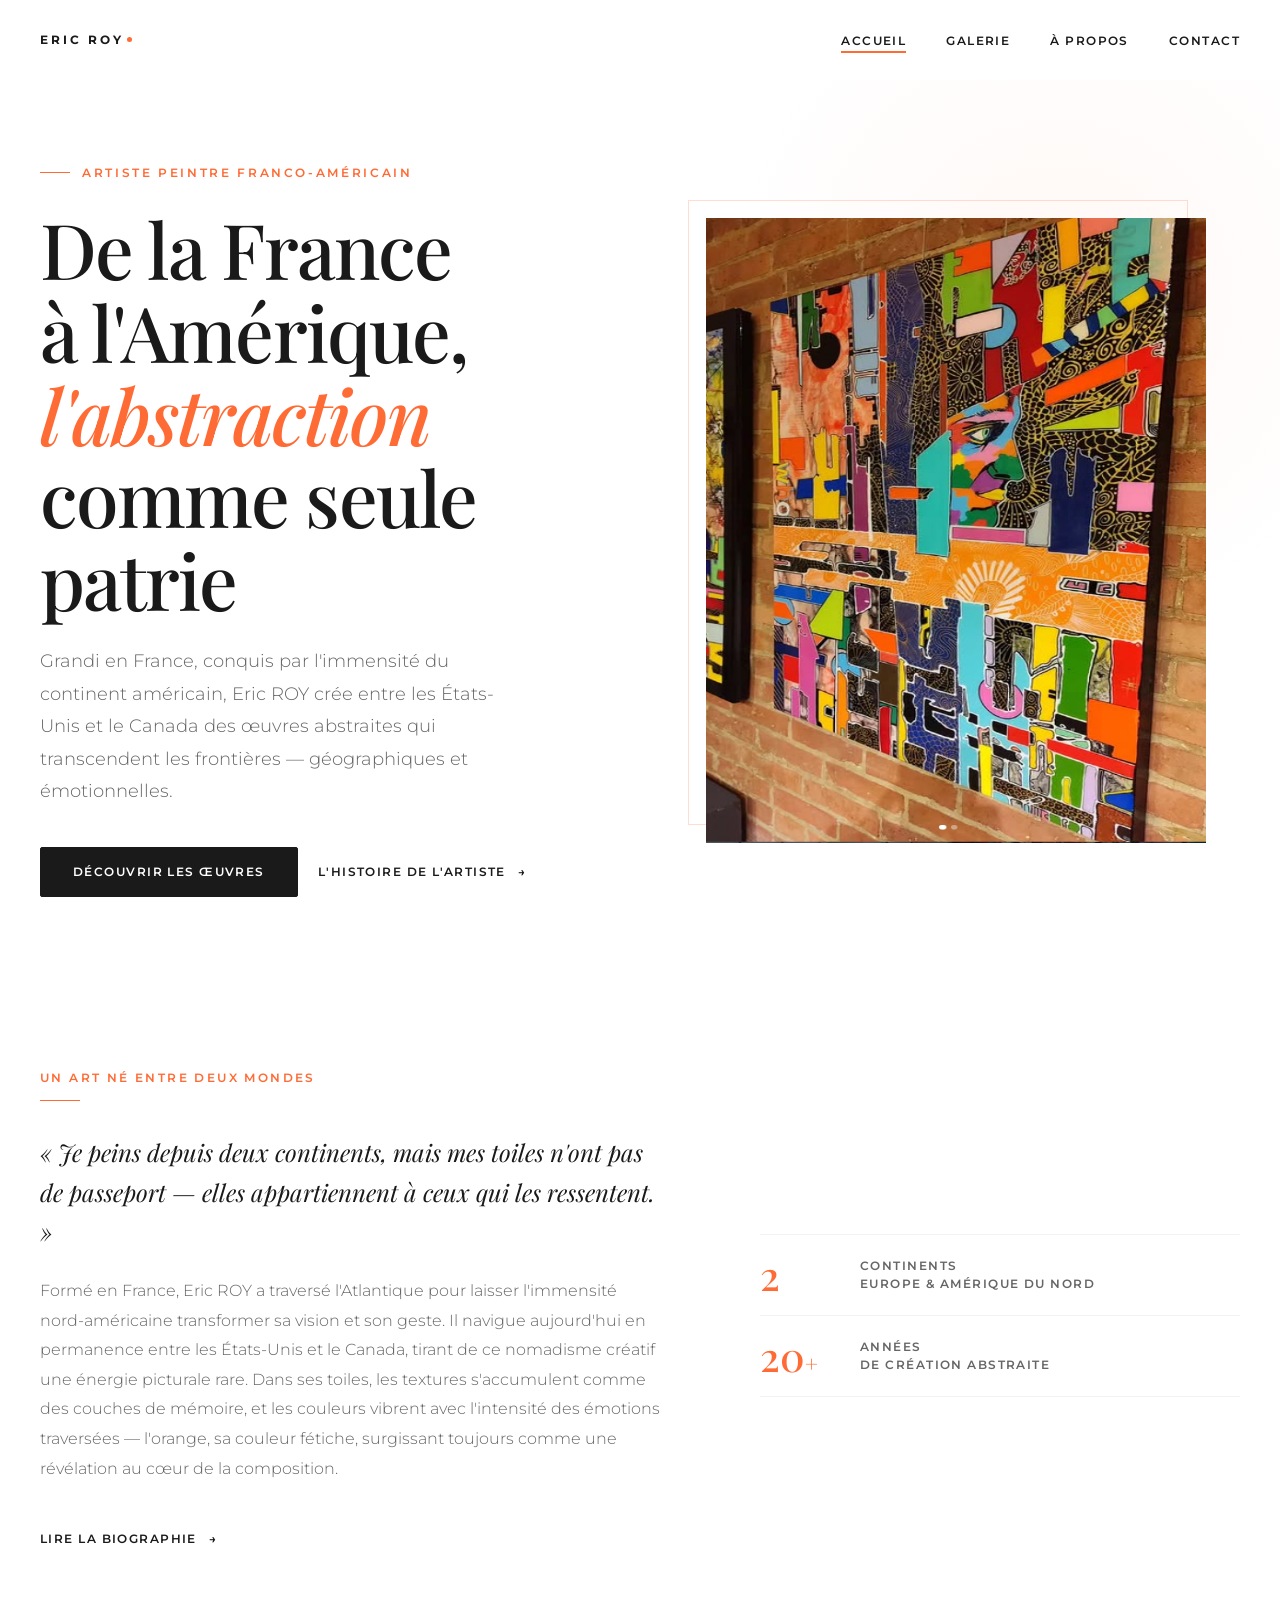
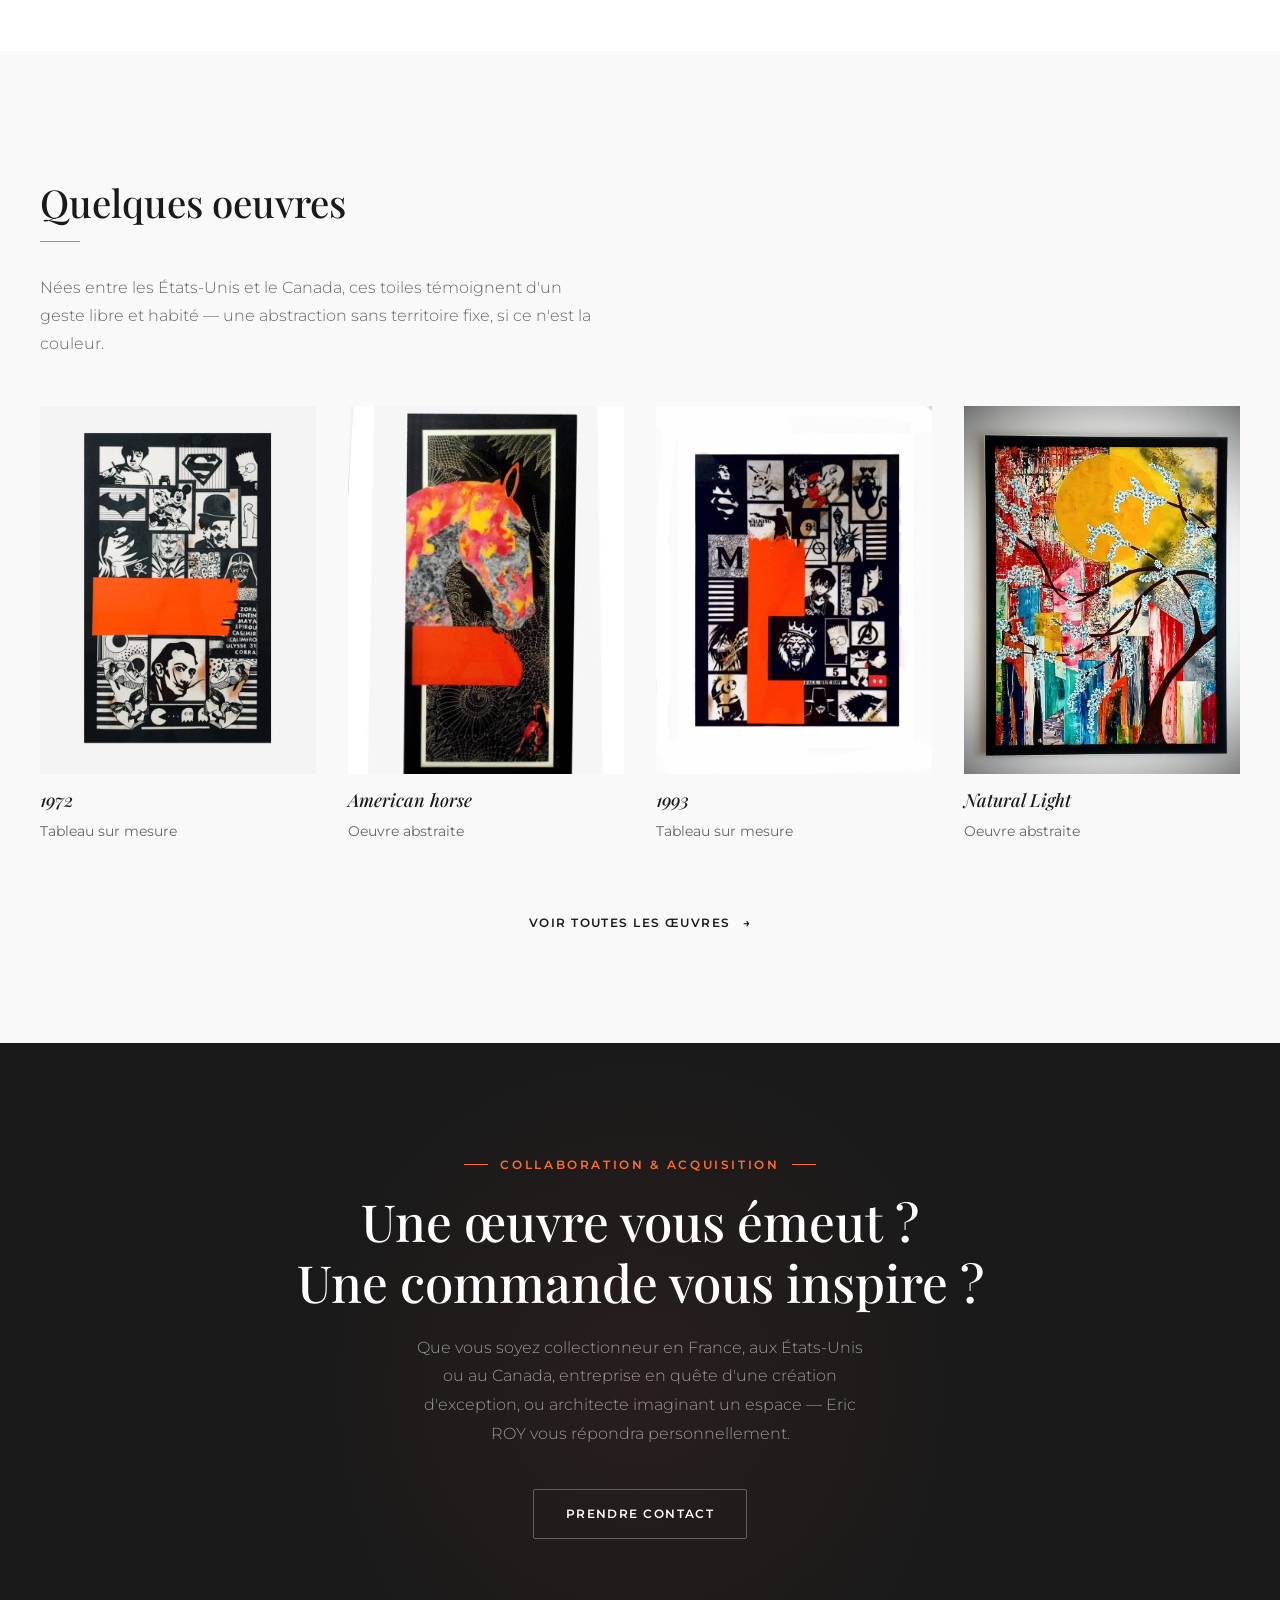
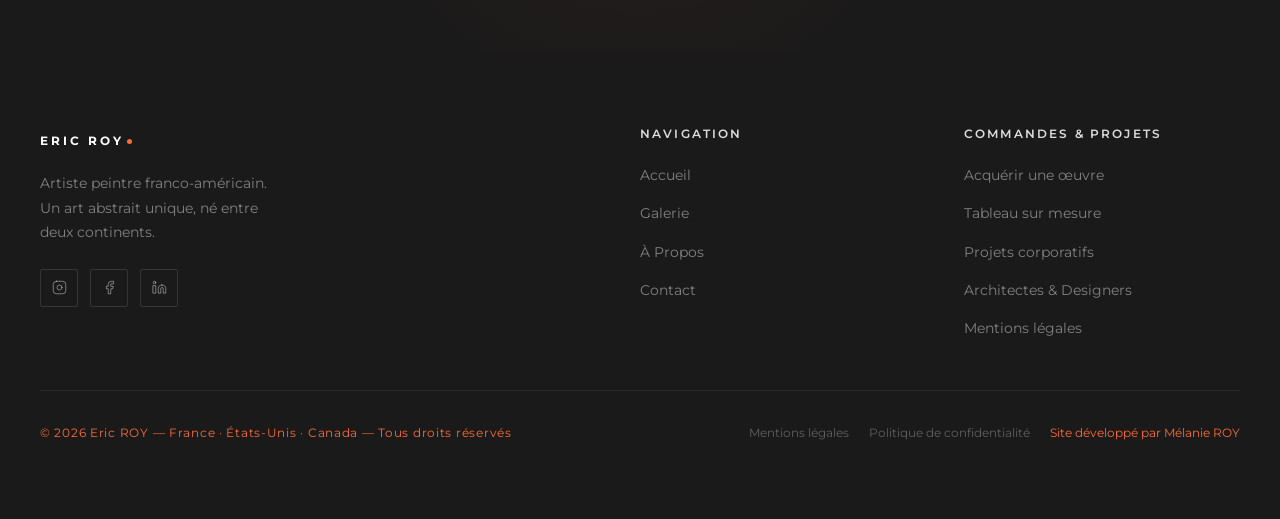
==== index.html @ 2e9f1146 "Initial commit — site portfolio Eric Roy avec Dockerfile" ====
<!DOCTYPE html>
<html lang="fr">
<head>
  <meta charset="UTF-8">
  <meta name="viewport" content="width=device-width, initial-scale=1.0">
  <meta name="description" content="Eric ROY, artiste peintre abstrait franco-américain. Œuvres originales et tableaux sur mesure pour collectionneurs et entreprises — France, États-Unis, Canada.">
  <meta name="author" content="Eric ROY">
  <meta property="og:title" content="Eric ROY | Artiste Peintre d'Art Abstrait — France, États-Unis, Canada">
  <meta property="og:description" content="Peintures abstraites originales et commandes sur mesure. Un art né entre deux continents, là où la couleur transcende les frontières.">
  <meta property="og:type" content="website">
  <title>Eric ROY | Artiste Peintre d'Art Abstrait — France, États-Unis, Canada</title>

  <link rel="preconnect" href="https://fonts.googleapis.com">
  <link rel="preconnect" href="https://fonts.gstatic.com" crossorigin>
  <link rel="stylesheet" href="https://fonts.googleapis.com/css2?family=Playfair+Display:ital,wght@0,400;0,500;0,700;1,400;1,700&family=Montserrat:wght@300;400;500;600;700&display=swap">

  <link rel="stylesheet" href="/css/global.css">
  <link rel="stylesheet" href="/css/components.css">
  <link rel="stylesheet" href="/css/pages.css">

  <script src="/js/components.js" defer></script>
  <script src="/js/main.js" defer></script>
</head>
<body>

  <!-- Header & Footer injectés par components.js -->

  <main id="main-content" tabindex="-1">

    <!-- ======================================================
         SECTION HERO
         ====================================================== -->
    <section class="hero" aria-labelledby="hero-title">
      <div class="container">
        <div class="hero-inner">

          <!-- Contenu textuel -->
          <div class="hero-content">
            <p class="hero-eyebrow animate-in">Artiste Peintre Franco-Américain</p>

            <h1 class="hero-title animate-in animate-in--delay-1" id="hero-title">
              De la France<br>
              à l'Amérique, <em>l'abstraction</em><br>
              comme seule patrie
            </h1>

            <p class="hero-description animate-in animate-in--delay-2">
              Grandi en France, conquis par l'immensité du continent américain,
              Eric ROY crée entre les États-Unis et le Canada des œuvres abstraites
              qui transcendent les frontières — géographiques et émotionnelles.
            </p>

            <div class="hero-cta animate-in animate-in--delay-3">
              <a href="/galerie.html" class="btn btn--primary">Découvrir les œuvres</a>
              <a href="/a-propos.html" class="btn btn--ghost">L'histoire de l'artiste</a>
            </div>
          </div>

          <!-- Visuel principal -->
          <div class="hero-visual animate-in animate-in--delay-2" aria-hidden="true">
            <div class="hero-artwork-frame">
              <img
                class="hero-artwork-placeholder"
                src="/assets/tab_abs_1.png"
                alt="Composition abstraite — Eric ROY"
                loading="eager"
              >
            </div>
          </div>

        </div>
      </div>
    </section>


    <!-- ======================================================
         SECTION INTRO BIOGRAPHIQUE
         ====================================================== -->
    <section class="home-intro" aria-label="Présentation de l'artiste">
      <div class="container">
        <div class="home-intro-inner">

          <!-- Texte narratif -->
          <div>
            <span class="section-subtitle animate-in">Un art né entre deux mondes</span>
            <div class="divider animate-in animate-in--delay-1" aria-hidden="true"></div>

            <p class="home-intro-lead animate-in animate-in--delay-1">
              « Je peins depuis deux continents, mais mes toiles n'ont pas de
              passeport — elles appartiennent à ceux qui les ressentent. »
            </p>

            <p class="home-intro-body animate-in animate-in--delay-2">
              Formé en France, Eric ROY a traversé l'Atlantique pour laisser
              l'immensité nord-américaine transformer sa vision et son geste.
              Il navigue aujourd'hui en permanence entre les États-Unis et le Canada,
              tirant de ce nomadisme créatif une énergie picturale rare. Dans ses toiles,
              les textures s'accumulent comme des couches de mémoire, et les couleurs
              vibrent avec l'intensité des émotions traversées — l'orange, sa couleur
              fétiche, surgissant toujours comme une révélation au cœur de la composition.
            </p>

            <div style="margin-top:var(--space-8);" class="animate-in animate-in--delay-3">
              <a href="/a-propos.html" class="btn btn--ghost">Lire la biographie</a>
            </div>
          </div>

          <!-- Indicateurs graphiques -->
          <div class="home-intro-stats animate-in animate-in--delay-2" role="list" aria-label="Quelques chiffres">

            <div class="stat-item" role="listitem">
              <span class="stat-number">2</span>
              <span class="stat-label">Continents<br>Europe &amp; Amérique du Nord</span>
            </div>

            <div class="stat-item" role="listitem">
              <span class="stat-number">20<small style="font-size:0.55em;">+</small></span>
              <span class="stat-label">Années<br>de création abstraite</span>
            </div>

          </div>

        </div>
      </div>
    </section>


    <!-- ======================================================
         SECTION — Quelques oeuvres
         ====================================================== -->
    <section class="section section--alt" aria-labelledby="works-title">
      <div class="container">

        <header class="section-header">
          <span class="section-subtitle animate-in">Créations</span>
          <h2 class="section-title animate-in animate-in--delay-1" id="works-title">Quelques oeuvres</h2>
          <div class="divider animate-in animate-in--delay-1" aria-hidden="true"></div>
          <p class="section-description animate-in animate-in--delay-2">
            Nées entre les États-Unis et le Canada, ces toiles témoignent d'un geste
            libre et habité — une abstraction sans territoire fixe, si ce n'est la couleur.
          </p>
        </header>

        <div class="works-grid" role="list" aria-label="Sélection d'œuvres récentes">

          <article class="card animate-in" role="listitem">
            <a href="/galerie.html" aria-label="Voir 1972 dans la galerie">
              <div class="card-image">
                <img class="card-placeholder" src="/assets/tab_sm_1.jpg" alt="1972 — Huile et acrylique sur toile, 120 × 90 cm, 2025" loading="lazy">
                <span class="card-accent-line" aria-hidden="true"></span>
              </div>
            </a>
            <div class="card-body">
              <h3 class="card-title">1972</h3>
              <div class="card-meta">
                <span class="card-technique">Tableau sur mesure</span>
              </div>
            </div>
          </article>

          <article class="card animate-in animate-in--delay-1" role="listitem">
            <a href="/galerie.html" aria-label="Voir American Silence dans la galerie">
              <div class="card-image">
                <img class="card-placeholder" src="/assets/tab_sm_3.jpg" alt="American Silence — Techniques mixtes sur toile, 100 × 130 cm, 2025" loading="lazy">
                <span class="card-accent-line" aria-hidden="true"></span>
              </div>
            </a>
            <div class="card-body">
              <h3 class="card-title">American horse</h3>
              <div class="card-meta">
                <span class="card-technique">Oeuvre abstraite</span>
              </div>
            </div>
          </article>

          <article class="card animate-in animate-in--delay-2" role="listitem">
            <a href="/galerie.html" aria-label="Voir Northern Light dans la galerie">
              <div class="card-image">
                <img class="card-placeholder" src="/assets/tab_sm_2.jpg" alt="1993t — Acrylique et pigments, 150 × 150 cm, 2024" loading="lazy">
                <span class="card-accent-line" aria-hidden="true"></span>
              </div>
            </a>
            <div class="card-body">
              <h3 class="card-title">1993</h3>
              <div class="card-meta">
                <span class="card-technique">Tableau sur mesure</span>
              </div>
            </div>
          </article>

          <article class="card animate-in animate-in--delay-2" role="listitem">
            <a href="/galerie.html" aria-label="Voir Northern Light dans la galerie">
              <div class="card-image">
                <img class="card-placeholder" src="/assets/tab_sm_4.jpg" alt="Northern Light — Acrylique et pigments, 150 × 150 cm, 2024" loading="lazy">
                <span class="card-accent-line" aria-hidden="true"></span>
              </div>
            </a>
            <div class="card-body">
              <h3 class="card-title">Natural Light</h3>
              <div class="card-meta">
                <span class="card-technique">Oeuvre abstraite</span>
              </div>
            </div>
          </article>

        </div>

        <div class="works-cta animate-in">
          <a href="/galerie.html" class="btn btn--ghost">Voir toutes les œuvres</a>
        </div>

      </div>
    </section>

    <!-- ======================================================
         SECTION — CTA CONTACT / COLLABORATION
         ====================================================== -->
    <section class="cta-section" aria-labelledby="cta-title">
      <div class="container">
        <p class="cta-label animate-in">Collaboration &amp; Acquisition</p>
        <h2 class="cta-title animate-in animate-in--delay-1" id="cta-title">
          Une œuvre vous émeut&nbsp;?<br>
          Une commande vous inspire&nbsp;?
        </h2>
        <p class="cta-description animate-in animate-in--delay-2">
          Que vous soyez collectionneur en France, aux États-Unis ou au Canada,
          entreprise en quête d'une création d'exception, ou architecte imaginant
          un espace — Eric ROY vous répondra personnellement.
        </p>
        <div class="animate-in animate-in--delay-3">
          <a href="/contact.html" class="btn btn--outline">Prendre contact</a>
        </div>
      </div>
    </section>

  </main>

</body>
</html>
---- css/global.css ----
/* ============================================================
   global.css — Variables, Reset Moderne, Typographie, Layout
   Eric ROY | Portfolio Artistique
   ============================================================ */

/* ============================================================
   GOOGLE FONTS
   ============================================================ */
@import url('https://fonts.googleapis.com/css2?family=Playfair+Display:ital,wght@0,400;0,500;0,700;1,400;1,700&family=Montserrat:wght@300;400;500;600;700&display=swap');


/* ============================================================
   DESIGN TOKENS — Variables CSS Centralisées
   ============================================================ */
:root {
  /* --- Palette de couleurs --- */
  --color-white:           #FFFFFF;
  --color-bg-primary:      #FFFFFF;
  --color-bg-secondary:    #F9F9F9;
  --color-text-primary:    #1A1A1A;
  --color-text-secondary:  #666666;
  --color-accent:          #FF6B35;          /* Orange vibrant — signature de l'artiste */
  --color-accent-dark:     #E05520;
  --color-border:          #E8E8E8;
  --color-border-light:    #F2F2F2;

  /* --- Typographie --- */
  --font-serif:  'Playfair Display', Georgia, 'Times New Roman', serif;
  --font-sans:   'Montserrat', 'Inter', -apple-system, BlinkMacSystemFont, sans-serif;

  /* --- Échelle de tailles --- */
  --text-xs:    0.75rem;     /* 12px */
  --text-sm:    0.875rem;    /* 14px */
  --text-base:  1rem;        /* 16px */
  --text-md:    1.125rem;    /* 18px */
  --text-lg:    1.25rem;     /* 20px */
  --text-xl:    1.5rem;      /* 24px */
  --text-2xl:   2rem;        /* 32px */
  --text-3xl:   2.5rem;      /* 40px */
  --text-4xl:   3.5rem;      /* 56px */
  --text-5xl:   4.5rem;      /* 72px */

  /* --- Graisse --- */
  --weight-light:    300;
  --weight-regular:  400;
  --weight-medium:   500;
  --weight-semibold: 600;
  --weight-bold:     700;

  /* --- Espacement (échelle × 4px) --- */
  --space-1:   0.25rem;   /*  4px */
  --space-2:   0.5rem;    /*  8px */
  --space-3:   0.75rem;   /* 12px */
  --space-4:   1rem;      /* 16px */
  --space-5:   1.25rem;   /* 20px */
  --space-6:   1.5rem;    /* 24px */
  --space-8:   2rem;      /* 32px */
  --space-10:  2.5rem;    /* 40px */
  --space-12:  3rem;      /* 48px */
  --space-16:  4rem;      /* 64px */
  --space-20:  5rem;      /* 80px */
  --space-24:  6rem;      /* 96px */
  --space-32:  8rem;      /* 128px */

  /* --- Layout --- */
  --container-max:     1320px;
  --container-padding: clamp(1.25rem, 4vw, 2.5rem);
  --header-height:     80px;

  /* --- Transitions --- */
  --transition-fast:   150ms ease;
  --transition-base:   300ms ease;
  --transition-slow:   500ms ease;
  --transition-xslow:  800ms cubic-bezier(0.25, 0.46, 0.45, 0.94);

  /* --- Ombres --- */
  --shadow-sm:   0 1px 3px rgba(0, 0, 0, 0.05);
  --shadow-md:   0 4px 16px rgba(0, 0, 0, 0.08);
  --shadow-lg:   0 8px 32px rgba(0, 0, 0, 0.12);

  /* --- Rayons --- */
  --radius-sm:  2px;
  --radius-md:  4px;
  --radius-lg:  8px;
}


/* ============================================================
   RESET CSS MODERNE
   ============================================================ */
*, *::before, *::after {
  box-sizing: border-box;
  margin: 0;
  padding: 0;
}

html {
  font-size: 16px;
  scroll-behavior: smooth;
  -webkit-text-size-adjust: 100%;
  text-size-adjust: 100%;
  hanging-punctuation: first last;
}

body {
  font-family: var(--font-sans);
  font-size: var(--text-base);
  font-weight: var(--weight-regular);
  line-height: 1.65;
  color: var(--color-text-primary);
  background-color: var(--color-bg-primary);
  -webkit-font-smoothing: antialiased;
  -moz-osx-font-smoothing: grayscale;
  overflow-x: hidden;
  min-height: 100vh;
}

img, svg, video, canvas, audio, iframe, embed, object {
  display: block;
  max-width: 100%;
}

img { height: auto; }

input, button, textarea, select { font: inherit; }

p, h1, h2, h3, h4, h5, h6 { overflow-wrap: break-word; }

h1, h2, h3, h4, h5, h6 {
  font-family: var(--font-serif);
  font-weight: var(--weight-medium);
  line-height: 1.2;
  color: var(--color-text-primary);
}

a {
  color: inherit;
  text-decoration: none;
}

ul, ol { list-style: none; }

button {
  cursor: pointer;
  border: none;
  background: none;
}

address { font-style: normal; }


/* ============================================================
   TYPOGRAPHIE
   ============================================================ */
.text-serif { font-family: var(--font-serif); }
.text-sans  { font-family: var(--font-sans); }

.section-subtitle {
  font-family: var(--font-sans);
  font-size: var(--text-xs);
  font-weight: var(--weight-semibold);
  letter-spacing: 0.2em;
  text-transform: uppercase;
  color: var(--color-accent);
  margin-bottom: var(--space-3);
  display: block;
}

.section-title {
  font-family: var(--font-serif);
  font-size: clamp(1.75rem, 3vw, 2.75rem);
  font-weight: var(--weight-medium);
  line-height: 1.2;
  margin-bottom: var(--space-4);
}

.section-description {
  font-family: var(--font-sans);
  font-size: var(--text-base);
  font-weight: var(--weight-light);
  color: var(--color-text-secondary);
  line-height: 1.75;
  max-width: 560px;
}


/* ============================================================
   LAYOUT
   ============================================================ */
.container {
  width: 100%;
  max-width: var(--container-max);
  margin-inline: auto;
  padding-inline: var(--container-padding);
}

.section {
  padding-block: clamp(4rem, 8vw, 6rem);
}

.section--alt {
  background-color: var(--color-bg-secondary);
}

/* Diviseur décoratif */
.divider {
  width: 40px;
  height: 1.5px;
  background-color: var(--color-accent);
  margin-bottom: var(--space-8);
}

.divider--center { margin-inline: auto; }

/* Accessibilité : élément visuellement masqué mais lisible */
.sr-only {
  position: absolute;
  width: 1px;
  height: 1px;
  padding: 0;
  margin: -1px;
  overflow: hidden;
  clip: rect(0, 0, 0, 0);
  white-space: nowrap;
  border: 0;
}

/* Focus visible — accessibilité clavier */
:focus-visible {
  outline: 2px solid var(--color-accent);
  outline-offset: 3px;
  border-radius: var(--radius-sm);
}
---- css/components.css ----
/* ============================================================
   components.css — Header, Footer, Boutons, Cartes
   Eric ROY | Portfolio Artistique
   ============================================================ */


/* ============================================================
   HEADER
   ============================================================ */
.site-header {
  position: fixed;
  top: 0;
  left: 0;
  right: 0;
  z-index: 1000;
  height: var(--header-height);
  background-color: transparent;
  transition:
    background-color var(--transition-base),
    box-shadow       var(--transition-base);
}

/* État au scroll : devient opaque avec flou */
.site-header.is-scrolled {
  background-color: rgba(255, 255, 255, 0.95);
  backdrop-filter: blur(12px);
  -webkit-backdrop-filter: blur(12px);
  box-shadow: 0 1px 0 var(--color-border-light);
}

.header-inner {
  display: flex;
  align-items: center;
  justify-content: space-between;
  height: 100%;
}

/* --- Logo --- */
.site-logo {
  display: inline-flex;
  align-items: center;
  font-family: var(--font-sans);
  font-size: var(--text-xs);
  font-weight: var(--weight-bold);
  letter-spacing: 0.25em;
  text-transform: uppercase;
  color: var(--color-text-primary);
  transition: opacity var(--transition-fast);
  user-select: none;
}

.site-logo:hover { opacity: 0.7; }

/* Le point orange — clin d'œil de l'artiste */
.logo-dot {
  display: inline-block;
  width: 5px;
  height: 5px;
  border-radius: 50%;
  background-color: var(--color-accent);
  margin-left: 3px;
  flex-shrink: 0;
  transition: transform var(--transition-base);
}

.site-logo:hover .logo-dot {
  transform: scale(1.5);
}

/* --- Navigation Desktop (masquée sur mobile) --- */
.site-nav { display: none; }

.site-nav ul {
  display: flex;
  align-items: center;
  gap: var(--space-10);
}

.nav-link {
  position: relative;
  font-family: var(--font-sans);
  font-size: var(--text-xs);
  font-weight: var(--weight-semibold);
  letter-spacing: 0.12em;
  text-transform: uppercase;
  color: var(--color-text-primary);
  padding-bottom: 3px;
  transition: color var(--transition-fast);
}

/* Ligne orange animée sous le lien */
.nav-link::after {
  content: '';
  position: absolute;
  bottom: -2px;
  left: 0;
  width: 0;
  height: 1.5px;
  background-color: var(--color-accent);
  transition: width var(--transition-base);
}

.nav-link:hover::after,
.nav-link.is-active::after {
  width: 100%;
}

/* --- Bouton Burger (mobile uniquement) --- */
.burger-btn {
  display: flex;
  flex-direction: column;
  justify-content: center;
  gap: 5px;
  width: 40px;
  height: 40px;
  cursor: pointer;
  padding: var(--space-2);
  background: none;
  border: none;
  z-index: 1100;
  position: relative;
}

.burger-line {
  display: block;
  width: 22px;
  height: 1.5px;
  background-color: var(--color-text-primary);
  transition:
    transform var(--transition-base),
    opacity   var(--transition-base),
    width     var(--transition-base);
  transform-origin: center;
}

/* Animation → croix */
.burger-btn.is-active .burger-line:nth-child(1) {
  transform: translateY(6.5px) rotate(45deg);
}
.burger-btn.is-active .burger-line:nth-child(2) {
  opacity: 0;
  transform: scaleX(0);
}
.burger-btn.is-active .burger-line:nth-child(3) {
  transform: translateY(-6.5px) rotate(-45deg);
}

/* --- Menu Mobile (overlay plein écran) --- */
.mobile-nav {
  position: fixed;
  inset: 0;
  background-color: var(--color-bg-primary);
  z-index: 999;
  display: flex;
  flex-direction: column;
  align-items: center;
  justify-content: center;
  opacity: 0;
  visibility: hidden;
  transition:
    opacity    var(--transition-base),
    visibility var(--transition-base);
}

.mobile-nav.is-open {
  opacity: 1;
  visibility: visible;
}

.mobile-nav ul {
  display: flex;
  flex-direction: column;
  align-items: center;
  gap: var(--space-8);
}

.mobile-nav .nav-link {
  font-family: var(--font-serif);
  font-size: clamp(1.5rem, 5vw, 2rem);
  font-weight: var(--weight-regular);
  letter-spacing: 0.03em;
  text-transform: none;
}

/* --- Breakpoint desktop : nav visible, burger masqué --- */
@media (min-width: 768px) {
  .site-nav   { display: flex; }
  .burger-btn { display: none; }
}


/* ============================================================
   FOOTER
   ============================================================ */
.site-footer {
  background-color: var(--color-text-primary);
  color: rgba(255, 255, 255, 0.65);
  padding-block: clamp(3rem, 6vw, 5rem);
}

.footer-inner {
  display: grid;
  grid-template-columns: 1fr;
  gap: var(--space-12);
  margin-bottom: var(--space-12);
}

/* Colonne marque */
.footer-brand .site-logo {
  color: var(--color-white);
  margin-bottom: var(--space-5);
}

.footer-tagline {
  font-size: var(--text-sm);
  line-height: 1.75;
  color: rgba(255, 255, 255, 0.45);
  max-width: 240px;
}

/* Titre de colonne */
.footer-col-title {
  font-family: var(--font-sans);
  font-size: var(--text-xs);
  font-weight: var(--weight-semibold);
  letter-spacing: 0.18em;
  text-transform: uppercase;
  color: rgba(255, 255, 255, 0.85);
  margin-bottom: var(--space-5);
}

/* Liens de navigation footer */
.footer-nav ul {
  display: flex;
  flex-direction: column;
  gap: var(--space-3);
}

.footer-nav a {
  font-size: var(--text-sm);
  color: rgba(255, 255, 255, 0.45);
  transition: color var(--transition-fast);
}

.footer-nav a:hover { color: var(--color-accent); }

/* Réseaux sociaux */
.footer-social {
  display: flex;
  gap: var(--space-3);
  margin-top: var(--space-6);
}

.social-link {
  display: flex;
  align-items: center;
  justify-content: center;
  width: 38px;
  height: 38px;
  border: 1px solid rgba(255, 255, 255, 0.12);
  border-radius: var(--radius-sm);
  color: rgba(255, 255, 255, 0.45);
  transition:
    border-color var(--transition-fast),
    color        var(--transition-fast);
}

.social-link:hover {
  border-color: var(--color-accent);
  color: var(--color-accent);
}

/* Bande du bas */
.footer-bottom {
  padding-top: var(--space-8);
  border-top: 1px solid rgba(255, 255, 255, 0.07);
  display: flex;
  flex-direction: column;
  gap: var(--space-3);
}

.footer-copy {
  font-size: var(--text-xs);
  color: rgba(255, 255, 255, 0.3);
  letter-spacing: 0.06em;
}

.footer-legal {
  display: flex;
  flex-wrap: wrap;
  gap: var(--space-5);
}

.footer-legal a {
  font-size: var(--text-xs);
  color: rgba(255, 255, 255, 0.3);
  transition: color var(--transition-fast);
}

.footer-legal a:hover { color: rgba(255, 255, 255, 0.65); }

@media (min-width: 768px) {
  .footer-inner {
    grid-template-columns: 2fr 1fr 1fr;
  }

  .footer-bottom {
    flex-direction: row;
    align-items: center;
    justify-content: space-between;
  }
}


/* ============================================================
   BOUTONS
   ============================================================ */
.btn {
  display: inline-flex;
  align-items: center;
  justify-content: center;
  gap: var(--space-2);
  padding: 0.875rem var(--space-8);
  font-family: var(--font-sans);
  font-size: var(--text-xs);
  font-weight: var(--weight-semibold);
  letter-spacing: 0.12em;
  text-transform: uppercase;
  border-radius: var(--radius-sm);
  transition: all var(--transition-base);
  cursor: pointer;
  white-space: nowrap;
  position: relative;
}

/* Bouton principal — fond sombre */
.btn--primary {
  background-color: var(--color-text-primary);
  color: var(--color-white);
  border: 1.5px solid var(--color-text-primary);
}

.btn--primary:hover {
  background-color: var(--color-accent);
  border-color: var(--color-accent);
  transform: translateY(-2px);
  box-shadow: 0 6px 20px rgba(255, 107, 53, 0.3);
}

/* Bouton contour */
.btn--outline {
  background-color: transparent;
  color: var(--color-text-primary);
  border: 1.5px solid var(--color-text-primary);
}

.btn--outline:hover {
  background-color: var(--color-accent);
  border-color: var(--color-accent);
  color: var(--color-white);
  transform: translateY(-2px);
}

/* Bouton fantôme — lien avec flèche */
.btn--ghost {
  background-color: transparent;
  color: var(--color-text-primary);
  border: none;
  padding-inline: 0;
  gap: var(--space-3);
}

.btn--ghost::after {
  content: '→';
  display: inline-block;
  transition: transform var(--transition-base);
}

.btn--ghost:hover {
  color: var(--color-accent);
}

.btn--ghost:hover::after {
  transform: translateX(5px);
}


/* ============================================================
   CARTES D'ŒUVRES
   ============================================================ */
.card {
  position: relative;
  display: flex;
  flex-direction: column;
}

/* Conteneur image avec ratio fixe */
.card-image {
  position: relative;
  overflow: hidden;
  aspect-ratio: 3 / 4;
  background-color: var(--color-bg-secondary);
}

.card-image img {
  width: 100%;
  height: 100%;
  object-fit: cover;
  transition: transform var(--transition-slow);
}

/* Zoom subtil au survol */
.card:hover .card-image img,
.card:hover .card-placeholder {
  transform: scale(1.04);
}

.card-placeholder {
  width: 100%;
  height: 100%;
  transition: transform var(--transition-slow);
}

.card-body {
  padding-top: var(--space-4);
  padding-bottom: var(--space-2);
  flex: 1;
}

.card-title {
  font-family: var(--font-serif);
  font-size: var(--text-md);
  font-weight: var(--weight-medium);
  font-style: italic;
  margin-bottom: var(--space-2);
  transition: color var(--transition-fast);
}

.card:hover .card-title { color: var(--color-accent); }

.card-meta {
  display: flex;
  flex-direction: column;
  gap: 3px;
}

.card-technique {
  font-family: var(--font-sans);
  font-size: var(--text-sm);
  color: var(--color-text-secondary);
}

.card-info {
  font-family: var(--font-sans);
  font-size: var(--text-xs);
  color: var(--color-text-secondary);
  letter-spacing: 0.04em;
}

/* Ligne accent animée en bas de l'image */
.card-accent-line {
  position: absolute;
  bottom: 0;
  left: 0;
  width: 0;
  height: 2px;
  background-color: var(--color-accent);
  transition: width var(--transition-slow);
  z-index: 2;
}

.card:hover .card-accent-line { width: 100%; }
---- css/pages.css ----
/* ============================================================
   pages.css — Styles Spécifiques aux Pages
   Eric ROY | Portfolio Artistique
   ============================================================ */


/* ============================================================
   OFFSET MAIN (compense le header fixe)
   ============================================================ */
main {
  padding-top: var(--header-height);
}


/* ============================================================
   TRANSITION DE PAGE (fade-in à l'entrée)
   ============================================================ */
body {
  opacity: 0;
  transition: opacity 400ms ease;
}

body.page-loaded { opacity: 1; }


/* ============================================================
   ANIMATIONS AU SCROLL (IntersectionObserver)
   ============================================================ */
.animate-in {
  opacity: 0;
  transform: translateY(28px);
  transition: opacity 700ms ease, transform 700ms ease;
}

.animate-in.is-visible {
  opacity: 1;
  transform: translateY(0);
}

/* Délais pour effets en cascade */
.animate-in--delay-1 { transition-delay: 100ms; }
.animate-in--delay-2 { transition-delay: 200ms; }
.animate-in--delay-3 { transition-delay: 320ms; }
.animate-in--delay-4 { transition-delay: 450ms; }


/* ============================================================
   PAGE D'ACCUEIL — HERO
   ============================================================ */
.hero {
  position: relative;
  min-height: 100svh;
  display: flex;
  align-items: center;
  overflow: hidden;
  padding-top: 0;
  background-color: var(--color-bg-primary);
}

/* Halo décoratif orange en arrière-plan */
.hero::before {
  content: '';
  position: absolute;
  top: -15%;
  right: -10%;
  width: 55vw;
  height: 55vw;
  max-width: 700px;
  max-height: 700px;
  border-radius: 50%;
  background: radial-gradient(circle, rgba(255, 107, 53, 0.05) 0%, transparent 68%);
  pointer-events: none;
}

.hero-inner {
  display: grid;
  grid-template-columns: 1fr;
  gap: var(--space-16);
  align-items: center;
  padding-block: var(--space-24);
  width: 100%;
}

.hero-content { max-width: 640px; }

/* Indicateur supérieur */
.hero-eyebrow {
  font-family: var(--font-sans);
  font-size: var(--text-xs);
  font-weight: var(--weight-semibold);
  letter-spacing: 0.22em;
  text-transform: uppercase;
  color: var(--color-accent);
  margin-bottom: var(--space-6);
  display: flex;
  align-items: center;
  gap: var(--space-3);
}

.hero-eyebrow::before {
  content: '';
  display: inline-block;
  width: 30px;
  height: 1px;
  background-color: var(--color-accent);
  flex-shrink: 0;
}

/* Titre principal */
.hero-title {
  font-family: var(--font-serif);
  font-size: clamp(2.6rem, 6vw, 5.5rem);
  font-weight: var(--weight-medium);
  line-height: 1.08;
  letter-spacing: -0.025em;
  color: var(--color-text-primary);
  margin-bottom: var(--space-6);
}

.hero-title em {
  font-style: italic;
  color: var(--color-accent);
}

.hero-description {
  font-family: var(--font-sans);
  font-size: var(--text-md);
  font-weight: var(--weight-light);
  line-height: 1.8;
  color: var(--color-text-secondary);
  margin-bottom: var(--space-10);
  max-width: 480px;
}

.hero-cta {
  display: flex;
  flex-wrap: wrap;
  gap: var(--space-5);
  align-items: center;
}

/* --- Visuel hero (cadre + œuvre) --- */
.hero-visual { position: relative; }

.hero-artwork-frame {
  position: relative;
  aspect-ratio: 4 / 5;
  max-width: 500px;
  margin-inline: auto;
}

/* Cadre décalé décoratif */
.hero-artwork-frame::before {
  content: '';
  position: absolute;
  top: -18px;
  left: -18px;
  right: 18px;
  bottom: 18px;
  border: 1px solid rgba(255, 107, 53, 0.22);
  z-index: 0;
  pointer-events: none;
}

.hero-artwork-placeholder {
  position: relative;
  z-index: 1;
  width: 100%;
  height: 100%;
}

/* Layout 2 colonnes sur écrans larges */
@media (min-width: 1024px) {
  .hero-inner {
    grid-template-columns: 1fr 1fr;
    padding-block: 0;
    min-height: calc(100svh - var(--header-height));
  }
}


/* ============================================================
   PAGE D'ACCUEIL — EN-TÊTES DE SECTION
   ============================================================ */
.section-header {
  margin-bottom: var(--space-12);
}

.section-header--center {
  text-align: center;
}

.section-header--center .divider { margin-inline: auto; }
.section-header--center .section-description { margin-inline: auto; }

/* Lien "Voir tout" sous la grille */
.works-cta {
  margin-top: var(--space-12);
  display: flex;
  justify-content: center;
}


/* ============================================================
   PAGE D'ACCUEIL — GRILLE DES ŒUVRES
   ============================================================ */
.works-grid {
  display: grid;
  grid-template-columns: 1fr;
  gap: var(--space-8);
}

@media (min-width: 580px) {
  .works-grid { grid-template-columns: repeat(2, 1fr); }
}

@media (min-width: 1024px) {
  .works-grid { grid-template-columns: repeat(4, 1fr); }
}


/* ============================================================
   PAGE D'ACCUEIL — SECTION CITATION
   ============================================================ */
.quote-section {
  text-align: center;
  padding-block: clamp(4rem, 10vw, 7rem);
  position: relative;
  overflow: hidden;
}

/* Guillemet géant décoratif */
.quote-mark {
  font-family: var(--font-serif);
  font-size: 8rem;
  line-height: 0.6;
  color: rgba(255, 107, 53, 0.08);
  display: block;
  margin-bottom: var(--space-6);
  user-select: none;
}

.quote-text {
  font-family: var(--font-serif);
  font-size: clamp(1.3rem, 2.8vw, 2.2rem);
  font-weight: var(--weight-regular);
  font-style: italic;
  line-height: 1.55;
  color: var(--color-text-primary);
  max-width: 820px;
  margin-inline: auto;
  margin-bottom: var(--space-6);
}

.quote-author {
  font-family: var(--font-sans);
  font-size: var(--text-xs);
  font-weight: var(--weight-semibold);
  letter-spacing: 0.18em;
  text-transform: uppercase;
  color: var(--color-text-secondary);
}


/* ============================================================
   PAGE D'ACCUEIL — SECTION CTA SOMBRE
   ============================================================ */
.cta-section {
  background-color: var(--color-text-primary);
  color: var(--color-white);
  text-align: center;
  padding-block: clamp(4rem, 10vw, 7rem);
  position: relative;
  overflow: hidden;
}

/* Halo orange en fond */
.cta-section::after {
  content: '';
  position: absolute;
  bottom: -20%;
  left: 50%;
  transform: translateX(-50%);
  width: 60vw;
  height: 60vw;
  max-width: 600px;
  border-radius: 50%;
  background: radial-gradient(circle, rgba(255, 107, 53, 0.06) 0%, transparent 70%);
  pointer-events: none;
}

.cta-label {
  font-family: var(--font-sans);
  font-size: var(--text-xs);
  font-weight: var(--weight-semibold);
  letter-spacing: 0.22em;
  text-transform: uppercase;
  color: var(--color-accent);
  margin-bottom: var(--space-4);
  display: flex;
  align-items: center;
  justify-content: center;
  gap: var(--space-3);
  position: relative;
  z-index: 1;
}

.cta-label::before,
.cta-label::after {
  content: '';
  display: inline-block;
  width: 24px;
  height: 1px;
  background-color: var(--color-accent);
}

.cta-title {
  font-family: var(--font-serif);
  font-size: clamp(1.8rem, 4vw, 3.2rem);
  font-weight: var(--weight-medium);
  color: var(--color-white);
  line-height: 1.2;
  margin-bottom: var(--space-5);
  position: relative;
  z-index: 1;
}

.cta-description {
  font-size: var(--text-base);
  font-weight: var(--weight-light);
  color: rgba(255, 255, 255, 0.55);
  max-width: 460px;
  margin-inline: auto;
  margin-bottom: var(--space-10);
  line-height: 1.8;
  position: relative;
  z-index: 1;
}

.cta-section .btn--outline {
  border-color: rgba(255, 255, 255, 0.3);
  color: var(--color-white);
  position: relative;
  z-index: 1;
}

.cta-section .btn--outline:hover {
  background-color: var(--color-accent);
  border-color: var(--color-accent);
  color: var(--color-white);
}


/* ============================================================
   PLACEHOLDERS CSS — ART ABSTRAIT (remplace les vraies images)
   ============================================================ */

/* Hero — composition chaude */
.artwork-hero {
  background:
    radial-gradient(ellipse at 15% 80%, rgba(255, 107, 53, 0.85) 0%, transparent 45%),
    radial-gradient(ellipse at 80% 20%, rgba(255, 165, 80, 0.6) 0%, transparent 40%),
    radial-gradient(ellipse at 55% 55%, rgba(200, 60, 10, 0.3) 0%, transparent 55%),
    linear-gradient(155deg, #110600 0%, #2e0e00 30%, #7a3010 60%, #c4600a 90%, #f0a060 100%);
}

/* Fusion #3 — orange brûlé */
.artwork-1 {
  background:
    radial-gradient(ellipse at 25% 35%, rgba(255, 100, 30, 0.9) 0%, transparent 50%),
    radial-gradient(ellipse at 78% 75%, rgba(255, 190, 70, 0.65) 0%, transparent 45%),
    radial-gradient(ellipse at 55% 15%, rgba(200, 45, 0, 0.55) 0%, transparent 40%),
    linear-gradient(145deg, #0d0400 0%, #280c00 35%, #6e2a00 65%, #c04a10 100%);
}

/* Silence Bleu — bleus profonds */
.artwork-2 {
  background:
    radial-gradient(ellipse at 72% 28%, rgba(110, 185, 230, 0.5) 0%, transparent 50%),
    radial-gradient(ellipse at 22% 68%, rgba(25, 75, 145, 0.8) 0%, transparent 45%),
    radial-gradient(ellipse at 50% 90%, rgba(15, 40, 90, 0.6) 0%, transparent 40%),
    linear-gradient(195deg, #060810 0%, #081220 30%, #0c2045 60%, #184880 90%, #246aaa 100%);
}

/* Éclat de Nuit — violet et orange sur noir */
.artwork-3 {
  background:
    radial-gradient(ellipse at 62% 42%, rgba(175, 45, 45, 0.7) 0%, transparent 42%),
    radial-gradient(ellipse at 28% 72%, rgba(100, 0, 130, 0.65) 0%, transparent 45%),
    radial-gradient(ellipse at 78% 78%, rgba(255, 107, 53, 0.45) 0%, transparent 38%),
    linear-gradient(145deg, #06000a 0%, #160016 40%, #380038 68%, #180014 100%);
}

/* Horizons — ocres et terres */
.artwork-4 {
  background:
    radial-gradient(ellipse at 50% 18%, rgba(205, 225, 185, 0.55) 0%, transparent 42%),
    radial-gradient(ellipse at 22% 80%, rgba(115, 82, 50, 0.7) 0%, transparent 45%),
    radial-gradient(ellipse at 78% 60%, rgba(185, 145, 85, 0.5) 0%, transparent 40%),
    linear-gradient(180deg, #c8bc9e 0%, #a89268 28%, #7a5430 55%, #4a2c12 100%);
}

/* Série galerie — couleurs supplémentaires */
.artwork-5 {
  background:
    radial-gradient(ellipse at 40% 60%, rgba(80, 160, 120, 0.7) 0%, transparent 48%),
    radial-gradient(ellipse at 70% 25%, rgba(30, 100, 80, 0.5) 0%, transparent 40%),
    linear-gradient(160deg, #020e08 0%, #0a2218 35%, #1a4a30 65%, #2a6a48 100%);
}

.artwork-6 {
  background:
    radial-gradient(ellipse at 55% 45%, rgba(240, 220, 80, 0.65) 0%, transparent 50%),
    radial-gradient(ellipse at 25% 75%, rgba(200, 80, 20, 0.55) 0%, transparent 42%),
    linear-gradient(135deg, #1a1000 0%, #3a2800 40%, #7a5800 70%, #c08820 100%);
}

.artwork-7 {
  background:
    radial-gradient(ellipse at 65% 35%, rgba(180, 200, 240, 0.6) 0%, transparent 48%),
    radial-gradient(ellipse at 30% 65%, rgba(80, 100, 180, 0.7) 0%, transparent 45%),
    linear-gradient(200deg, #04060c 0%, #0c1028 35%, #1a2050 65%, #2a3880 100%);
}

.artwork-8 {
  background:
    radial-gradient(ellipse at 45% 55%, rgba(220, 80, 80, 0.65) 0%, transparent 48%),
    radial-gradient(ellipse at 72% 30%, rgba(255, 120, 40, 0.5) 0%, transparent 42%),
    linear-gradient(155deg, #0c0202 0%, #2a0808 38%, #5a1010 65%, #900020 100%);
}


/* ============================================================
   PAGE ACCUEIL — SECTION INTRO BIOGRAPHIQUE
   ============================================================ */
.home-intro {
  padding-block: clamp(3.5rem, 7vw, 5.5rem);
  position: relative;
}

.home-intro-inner {
  display: grid;
  grid-template-columns: 1fr;
  gap: var(--space-12);
  align-items: center;
}

@media (min-width: 960px) {
  .home-intro-inner {
    grid-template-columns: 1.3fr 1fr;
    gap: var(--space-24);
  }
}

.home-intro-lead {
  font-family: var(--font-serif);
  font-size: clamp(1.15rem, 2.2vw, 1.5rem);
  font-weight: var(--weight-regular);
  font-style: italic;
  line-height: 1.65;
  color: var(--color-text-primary);
  margin-bottom: var(--space-6);
}

.home-intro-body {
  font-size: var(--text-base);
  font-weight: var(--weight-light);
  color: var(--color-text-secondary);
  line-height: 1.85;
}

/* Colonne droite : indicateurs graphiques */
.home-intro-stats {
  display: flex;
  flex-direction: column;
  gap: 0;
}

.stat-item {
  display: grid;
  grid-template-columns: auto 1fr;
  align-items: center;
  gap: var(--space-5);
  padding-block: var(--space-5);
  border-bottom: 1px solid var(--color-border-light);
}

.stat-item:first-child { border-top: 1px solid var(--color-border-light); }

.stat-number {
  font-family: var(--font-serif);
  font-size: var(--text-3xl);
  font-weight: var(--weight-medium);
  color: var(--color-accent);
  line-height: 1;
  min-width: 80px;
}

.stat-label {
  font-family: var(--font-sans);
  font-size: var(--text-xs);
  font-weight: var(--weight-semibold);
  letter-spacing: 0.12em;
  text-transform: uppercase;
  color: var(--color-text-secondary);
  line-height: 1.5;
}


/* ============================================================
   PAGE ACCUEIL — SECTION SERVICES / ŒUVRES SUR MESURE
   ============================================================ */
.services-intro-text {
  font-size: var(--text-base);
  font-weight: var(--weight-light);
  color: var(--color-text-secondary);
  line-height: 1.85;
  max-width: 680px;
}

.services-cards {
  display: grid;
  grid-template-columns: 1fr;
  gap: var(--space-5);
  margin-top: var(--space-12);
}

@media (min-width: 640px) {
  .services-cards { grid-template-columns: repeat(3, 1fr); }
}

.service-card {
  padding: var(--space-8);
  background-color: var(--color-bg-primary);
  border: 1px solid var(--color-border-light);
  display: flex;
  flex-direction: column;
  gap: var(--space-4);
  transition:
    border-color var(--transition-base),
    box-shadow   var(--transition-base),
    transform    var(--transition-base);
}

.service-card:hover {
  border-color: rgba(255, 107, 53, 0.35);
  box-shadow: 0 6px 28px rgba(255, 107, 53, 0.07);
  transform: translateY(-3px);
}

.service-icon {
  color: var(--color-accent);
  flex-shrink: 0;
}

.service-title {
  font-family: var(--font-sans);
  font-size: var(--text-xs);
  font-weight: var(--weight-bold);
  letter-spacing: 0.12em;
  text-transform: uppercase;
  color: var(--color-text-primary);
}

.service-text {
  font-size: var(--text-sm);
  font-weight: var(--weight-light);
  color: var(--color-text-secondary);
  line-height: 1.8;
  flex: 1;
}

.service-card .btn--ghost {
  font-size: var(--text-xs);
  margin-top: auto;
  padding-top: var(--space-2);
}

/* Bandeau "processus" sous les cartes */
.services-process {
  margin-top: var(--space-12);
  padding: var(--space-8);
  background-color: var(--color-bg-secondary);
  display: flex;
  flex-direction: column;
  gap: var(--space-6);
  align-items: center;
  text-align: center;
}

@media (min-width: 768px) {
  .services-process {
    flex-direction: row;
    text-align: left;
    justify-content: space-between;
  }
}

.process-step {
  display: flex;
  align-items: flex-start;
  gap: var(--space-4);
  flex: 1;
}

.process-step-num {
  font-family: var(--font-serif);
  font-size: var(--text-3xl);
  font-weight: var(--weight-medium);
  color: rgba(255, 107, 53, 0.15);
  line-height: 1;
  flex-shrink: 0;
}

.process-step-content { flex: 1; }

.process-step-title {
  font-family: var(--font-sans);
  font-size: var(--text-xs);
  font-weight: var(--weight-bold);
  letter-spacing: 0.1em;
  text-transform: uppercase;
  margin-bottom: var(--space-1);
  color: var(--color-text-primary);
}

.process-step-text {
  font-size: var(--text-xs);
  color: var(--color-text-secondary);
  line-height: 1.7;
}

.process-divider {
  width: 40px;
  height: 1px;
  background-color: var(--color-border);
  flex-shrink: 0;
  align-self: center;
}

@media (min-width: 768px) {
  .process-divider { width: 1px; height: 40px; }
}


/* ============================================================
   PAGE GALERIE
   ============================================================ */
.page-hero {
  padding-block: clamp(3rem, 7vw, 5rem) clamp(2rem, 5vw, 3rem);
  text-align: center;
}

.page-hero-title {
  font-family: var(--font-serif);
  font-size: clamp(2.2rem, 5vw, 4rem);
  font-weight: var(--weight-medium);
  letter-spacing: -0.02em;
  margin-bottom: var(--space-4);
}

.page-hero-desc {
  font-size: var(--text-base);
  font-weight: var(--weight-light);
  color: var(--color-text-secondary);
  max-width: 520px;
  margin-inline: auto;
  line-height: 1.8;
}

/* Grille galerie (3 col) */
.gallery-grid {
  display: grid;
  grid-template-columns: 1fr;
  gap: var(--space-8);
}

@media (min-width: 580px) {
  .gallery-grid { grid-template-columns: repeat(2, 1fr); }
}

@media (min-width: 1024px) {
  .gallery-grid { grid-template-columns: repeat(3, 1fr); }
}

/* Décaler légèrement la 2e colonne pour effet masonry léger */
@media (min-width: 1024px) {
  .gallery-grid .card:nth-child(3n+2) { margin-top: var(--space-12); }
}


/* ============================================================
   PAGE À PROPOS
   ============================================================ */
.about-layout {
  display: grid;
  grid-template-columns: 1fr;
  gap: var(--space-16);
  align-items: start;
}

@media (min-width: 900px) {
  .about-layout {
    grid-template-columns: 380px 1fr;
    gap: var(--space-20);
  }
}

.about-portrait {
  position: relative;
}

.about-portrait-frame {
  position: relative;
  aspect-ratio: 3 / 4;
}

.about-portrait-frame::after {
  content: '';
  position: absolute;
  bottom: -16px;
  right: -16px;
  width: 60%;
  height: 60%;
  border: 1px solid rgba(255, 107, 53, 0.25);
  z-index: 0;
}

.about-portrait-img {
  position: relative;
  z-index: 1;
  width: 100%;
  height: 100%;
  object-fit: cover;
  background: linear-gradient(160deg, #c8b8a8 0%, #a89078 40%, #7a6050 70%, #4a3020 100%);
}

.about-caption {
  margin-top: var(--space-4);
  font-size: var(--text-xs);
  color: var(--color-text-secondary);
  letter-spacing: 0.06em;
}

.about-text-content {
  padding-top: var(--space-4);
}

.about-lead {
  font-family: var(--font-serif);
  font-size: clamp(1.1rem, 2vw, 1.4rem);
  font-weight: var(--weight-regular);
  font-style: italic;
  line-height: 1.65;
  color: var(--color-text-primary);
  margin-bottom: var(--space-8);
  padding-bottom: var(--space-8);
  border-bottom: 1px solid var(--color-border);
}

.about-body p {
  font-size: var(--text-base);
  font-weight: var(--weight-light);
  color: var(--color-text-secondary);
  line-height: 1.85;
  margin-bottom: var(--space-6);
}

.about-body p:last-child { margin-bottom: 0; }

/* Timeline expositions */
.exhibitions-list {
  display: flex;
  flex-direction: column;
  gap: 0;
}

.exhibition-item {
  display: grid;
  grid-template-columns: 80px 1fr;
  gap: var(--space-6);
  padding-block: var(--space-5);
  border-bottom: 1px solid var(--color-border-light);
}

.exhibition-item:first-child { border-top: 1px solid var(--color-border-light); }

.exhibition-year {
  font-family: var(--font-sans);
  font-size: var(--text-sm);
  font-weight: var(--weight-semibold);
  color: var(--color-accent);
  padding-top: 2px;
}

.exhibition-name {
  font-family: var(--font-sans);
  font-size: var(--text-sm);
  font-weight: var(--weight-medium);
  color: var(--color-text-primary);
  margin-bottom: 3px;
}

.exhibition-place {
  font-family: var(--font-sans);
  font-size: var(--text-xs);
  color: var(--color-text-secondary);
  letter-spacing: 0.04em;
}

/* Compétences/Techniques */
.techniques-grid {
  display: grid;
  grid-template-columns: repeat(2, 1fr);
  gap: var(--space-4);
}

@media (min-width: 480px) {
  .techniques-grid { grid-template-columns: repeat(3, 1fr); }
}

.technique-tag {
  padding: var(--space-3) var(--space-4);
  background-color: var(--color-bg-secondary);
  border: 1px solid var(--color-border-light);
  font-family: var(--font-sans);
  font-size: var(--text-xs);
  font-weight: var(--weight-medium);
  color: var(--color-text-secondary);
  letter-spacing: 0.06em;
  text-align: center;
  transition: all var(--transition-fast);
}

.technique-tag:hover {
  border-color: var(--color-accent);
  color: var(--color-accent);
}


/* ============================================================
   PAGE CONTACT
   ============================================================ */
.contact-layout {
  display: grid;
  grid-template-columns: 1fr;
  gap: var(--space-16);
}

@media (min-width: 900px) {
  .contact-layout {
    grid-template-columns: 1fr 1.6fr;
    gap: var(--space-20);
  }
}

.contact-info {
  padding-top: var(--space-2);
}

.contact-info-title {
  font-family: var(--font-serif);
  font-size: var(--text-2xl);
  font-weight: var(--weight-medium);
  margin-bottom: var(--space-5);
  line-height: 1.2;
}

.contact-info-text {
  font-size: var(--text-base);
  font-weight: var(--weight-light);
  color: var(--color-text-secondary);
  line-height: 1.8;
  margin-bottom: var(--space-10);
}

.contact-details {
  display: flex;
  flex-direction: column;
  gap: var(--space-6);
}

.contact-detail {
  display: flex;
  flex-direction: column;
  gap: var(--space-1);
}

.contact-detail-label {
  font-family: var(--font-sans);
  font-size: var(--text-xs);
  font-weight: var(--weight-semibold);
  letter-spacing: 0.15em;
  text-transform: uppercase;
  color: var(--color-accent);
}

.contact-detail-value {
  font-family: var(--font-sans);
  font-size: var(--text-base);
  font-weight: var(--weight-medium);
  color: var(--color-text-primary);
}

.contact-detail-value a:hover { color: var(--color-accent); }

/* Formulaire */
.contact-form {
  display: flex;
  flex-direction: column;
  gap: var(--space-6);
}

.form-row {
  display: grid;
  grid-template-columns: 1fr;
  gap: var(--space-5);
}

@media (min-width: 480px) {
  .form-row { grid-template-columns: 1fr 1fr; }
}

.form-group {
  display: flex;
  flex-direction: column;
  gap: var(--space-2);
}

.form-label {
  font-family: var(--font-sans);
  font-size: var(--text-xs);
  font-weight: var(--weight-semibold);
  letter-spacing: 0.1em;
  text-transform: uppercase;
  color: var(--color-text-primary);
}

.form-input,
.form-textarea,
.form-select {
  width: 100%;
  padding: 0.875rem var(--space-4);
  font-family: var(--font-sans);
  font-size: var(--text-sm);
  font-weight: var(--weight-regular);
  color: var(--color-text-primary);
  background-color: var(--color-bg-secondary);
  border: 1px solid var(--color-border);
  border-radius: var(--radius-sm);
  appearance: none;
  -webkit-appearance: none;
  transition:
    border-color var(--transition-fast),
    background-color var(--transition-fast);
  outline: none;
}

.form-input::placeholder,
.form-textarea::placeholder {
  color: rgba(102, 102, 102, 0.5);
}

.form-input:focus,
.form-textarea:focus,
.form-select:focus {
  border-color: var(--color-accent);
  background-color: var(--color-white);
}

.form-textarea {
  min-height: 160px;
  resize: vertical;
  line-height: 1.65;
}

/* Message de succès */
.form-success {
  display: none;
  padding: var(--space-6);
  background-color: rgba(255, 107, 53, 0.06);
  border: 1px solid rgba(255, 107, 53, 0.2);
  border-radius: var(--radius-md);
  text-align: center;
}

.form-success.is-visible { display: block; }

.form-success-text {
  font-family: var(--font-serif);
  font-size: var(--text-lg);
  font-style: italic;
  color: var(--color-text-primary);
}

.form-submit { align-self: flex-start; }
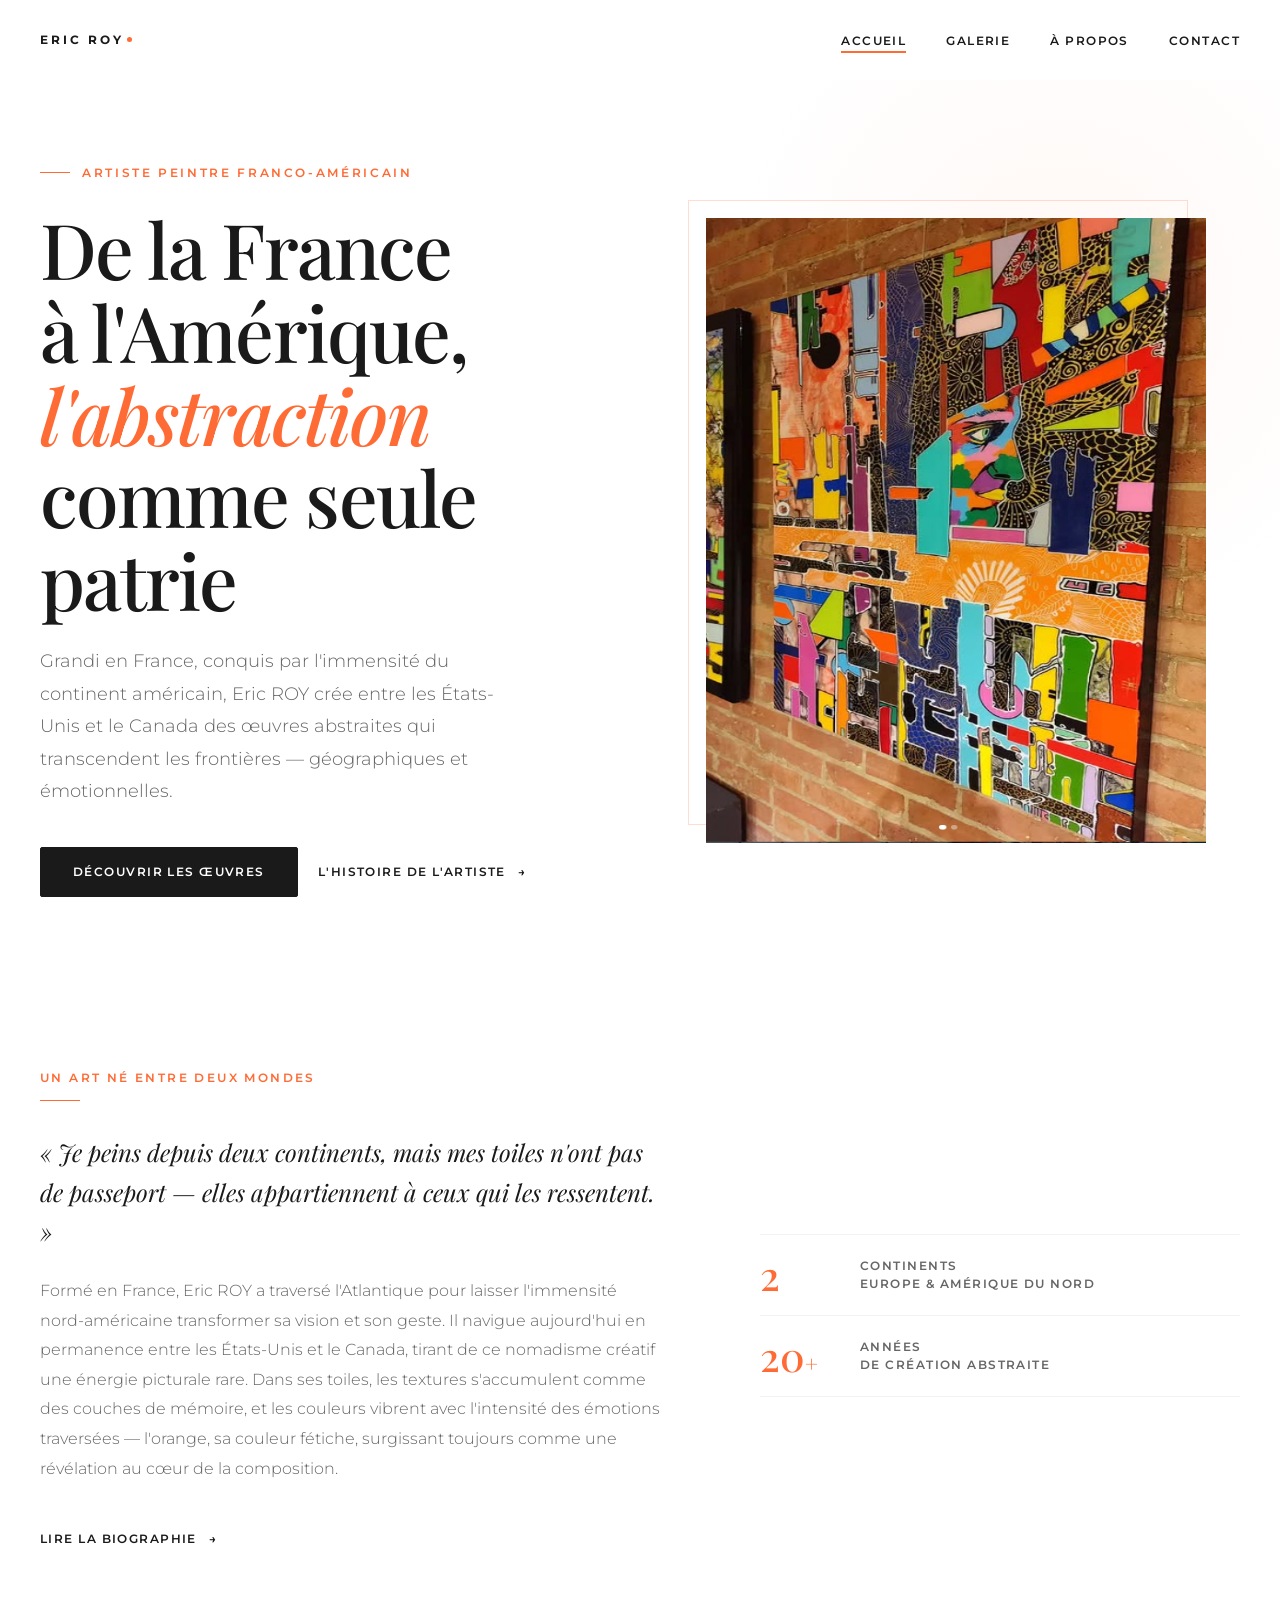
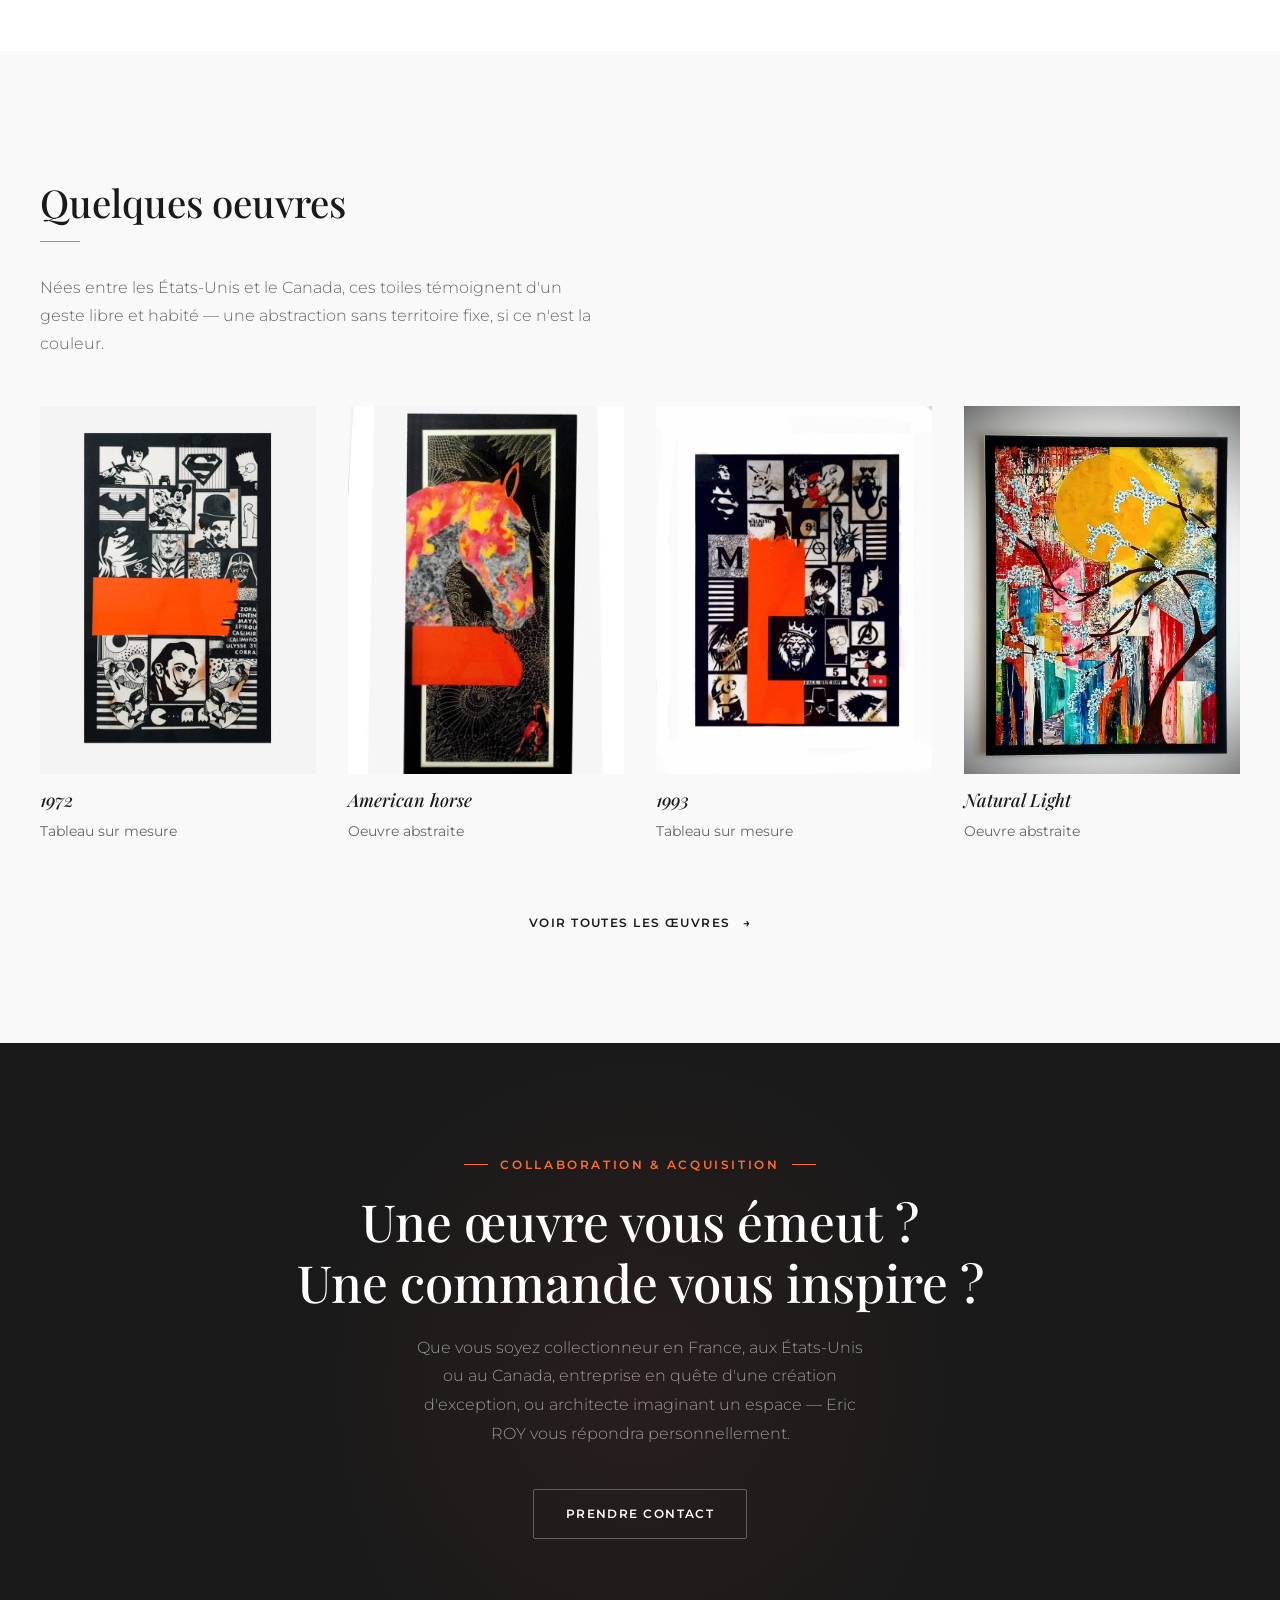
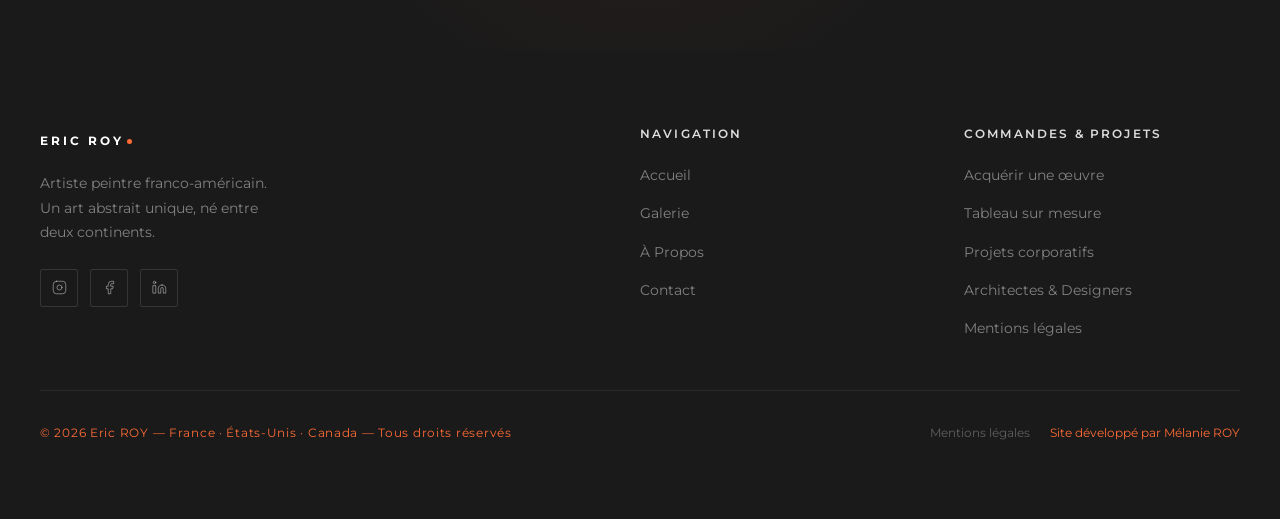
==== commit f109f6a9: "Ajouter le favicon logo.png sur toutes les pages" ====
--- a/index.html
+++ b/index.html
@@ -10,6 +10,7 @@
   <meta property="og:type" content="website">
   <title>Eric ROY | Artiste Peintre d'Art Abstrait — France, États-Unis, Canada</title>
 
+  <link rel="icon" href="/assets/logo.png" type="image/png">
   <link rel="preconnect" href="https://fonts.googleapis.com">
   <link rel="preconnect" href="https://fonts.gstatic.com" crossorigin>
   <link rel="stylesheet" href="https://fonts.googleapis.com/css2?family=Playfair+Display:ital,wght@0,400;0,500;0,700;1,400;1,700&family=Montserrat:wght@300;400;500;600;700&display=swap">
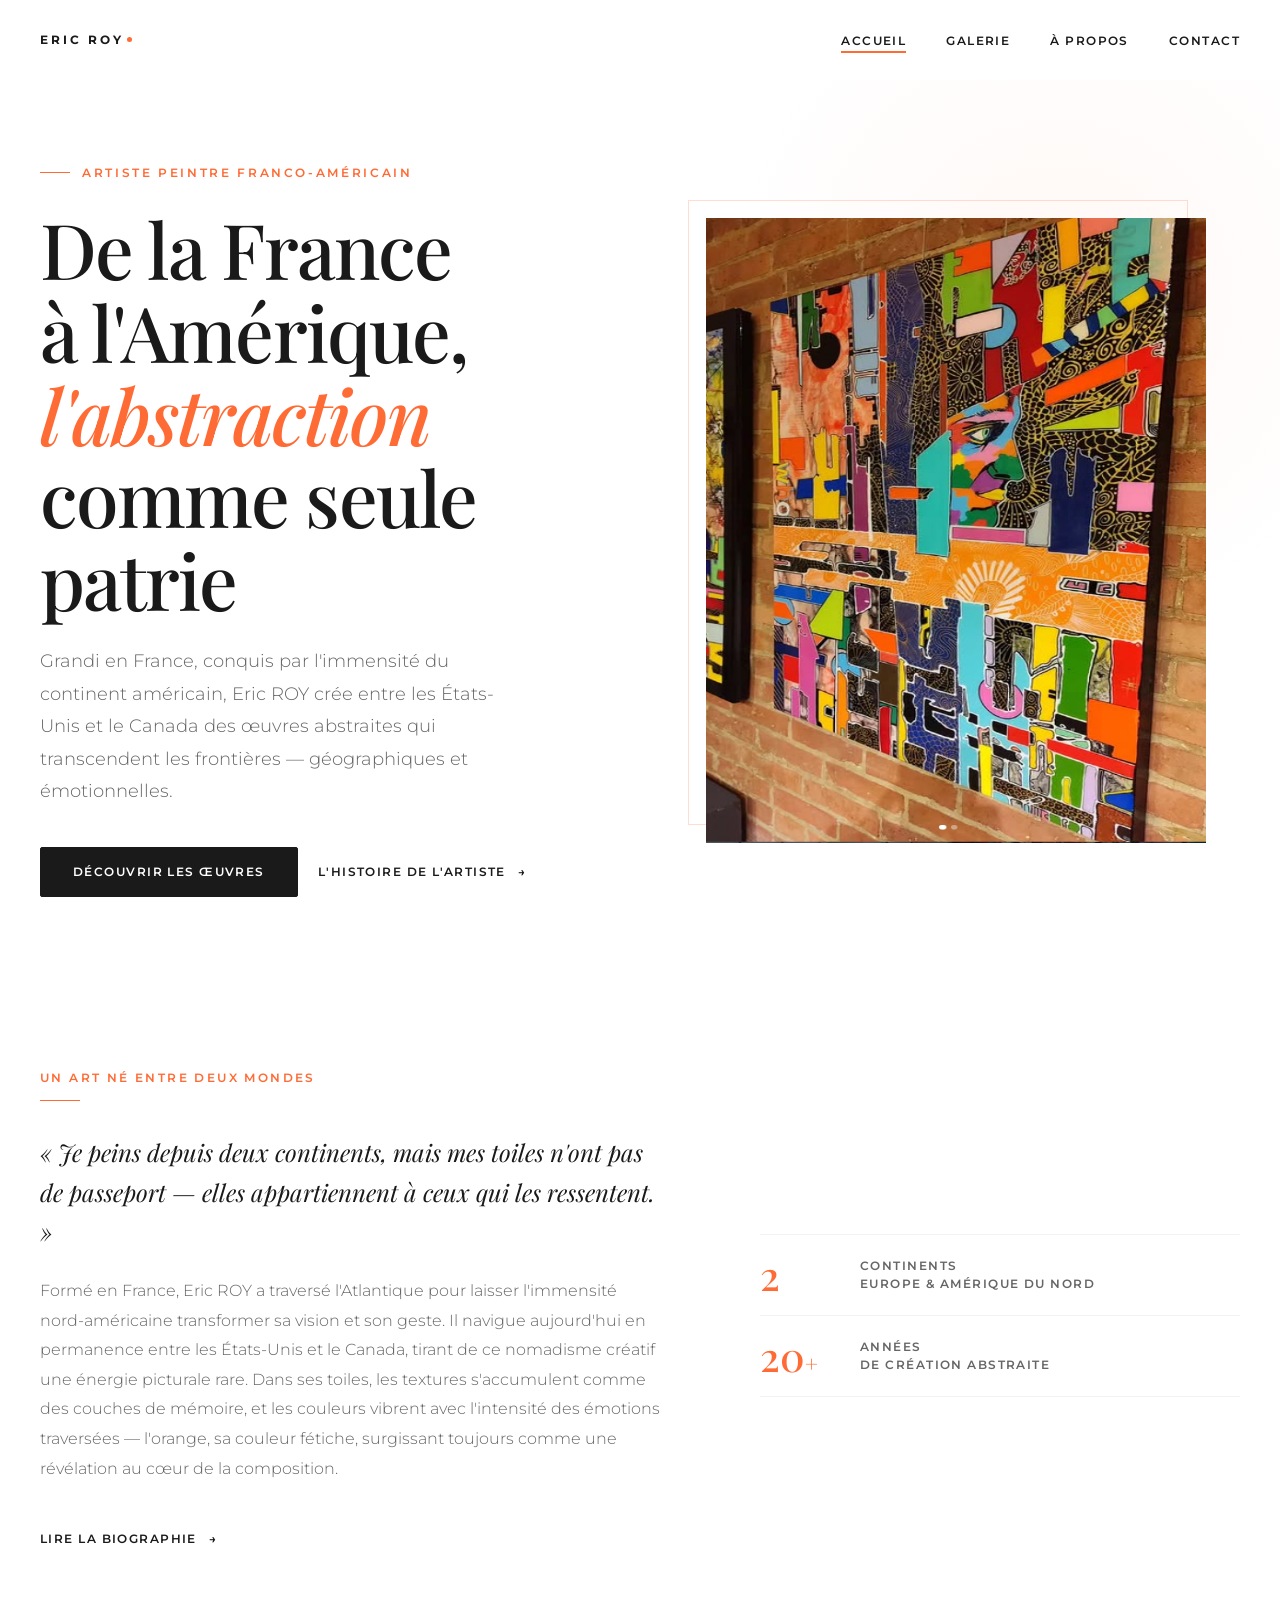
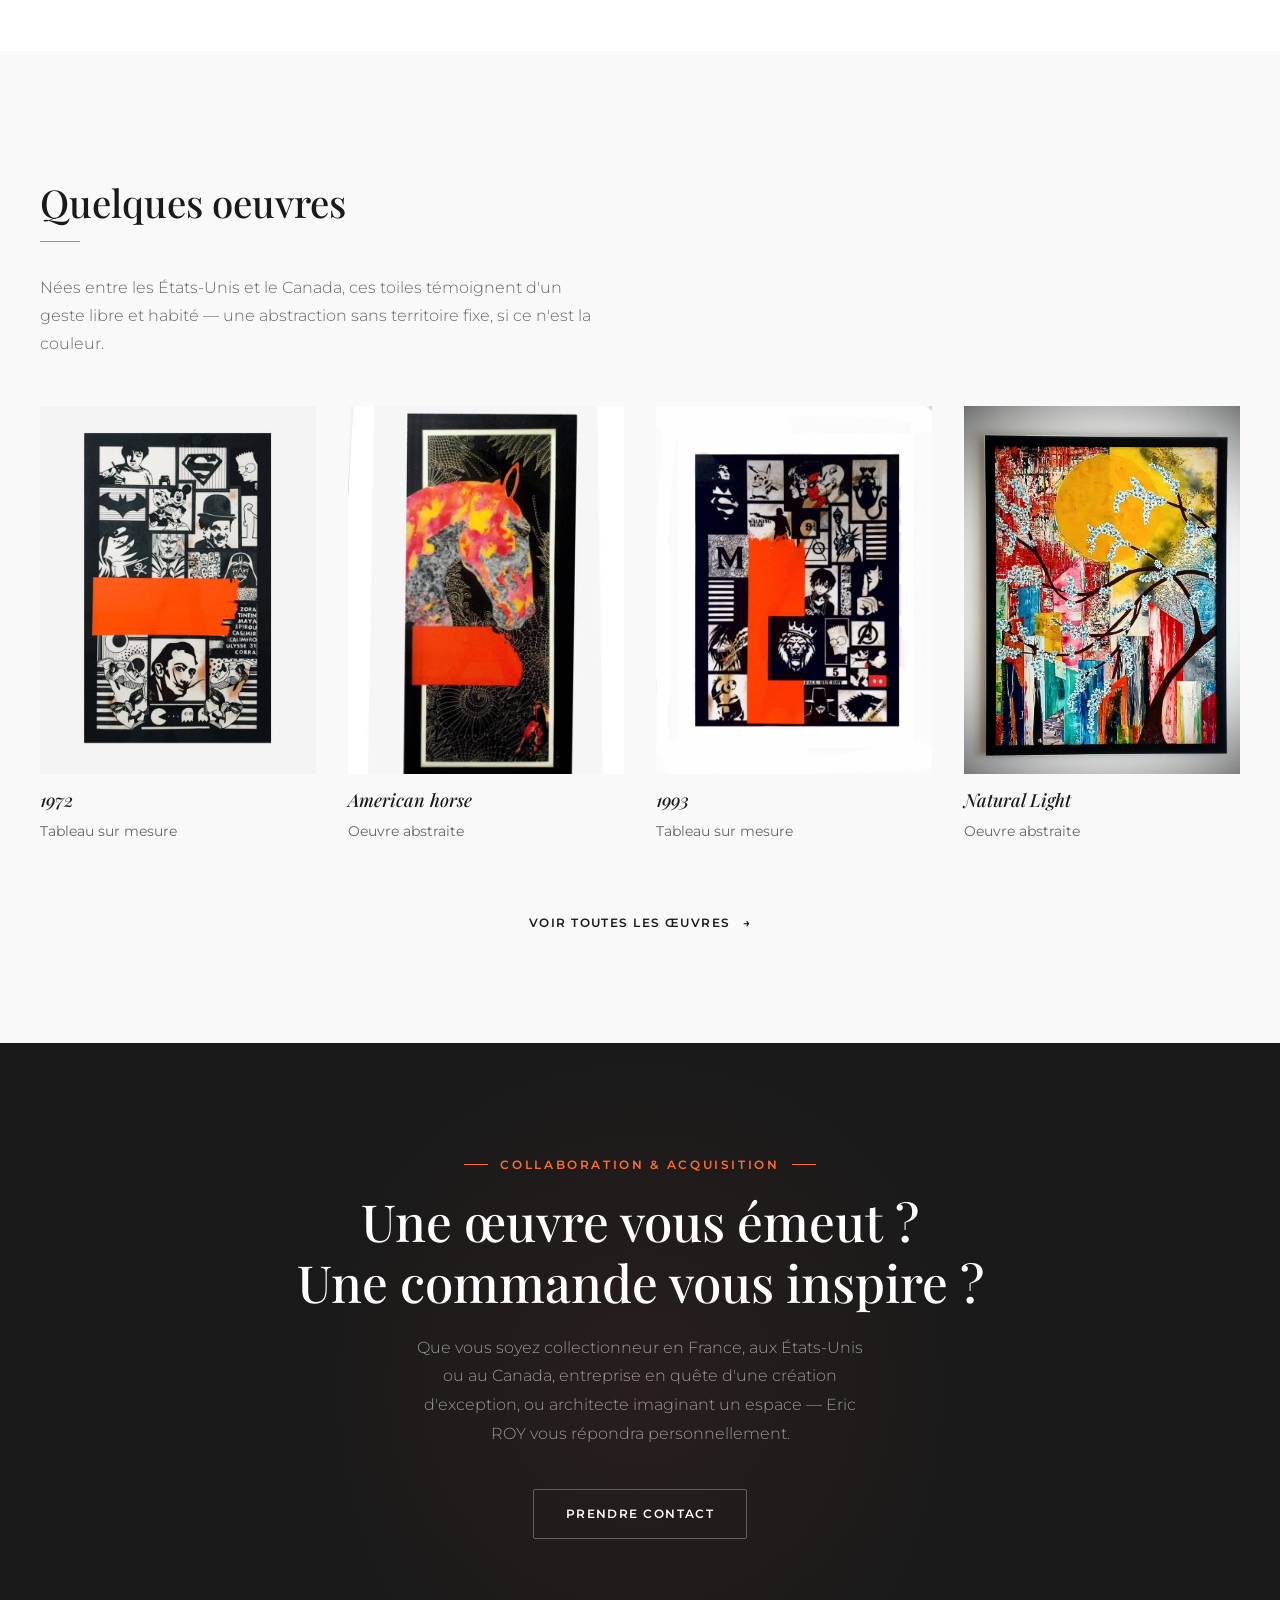
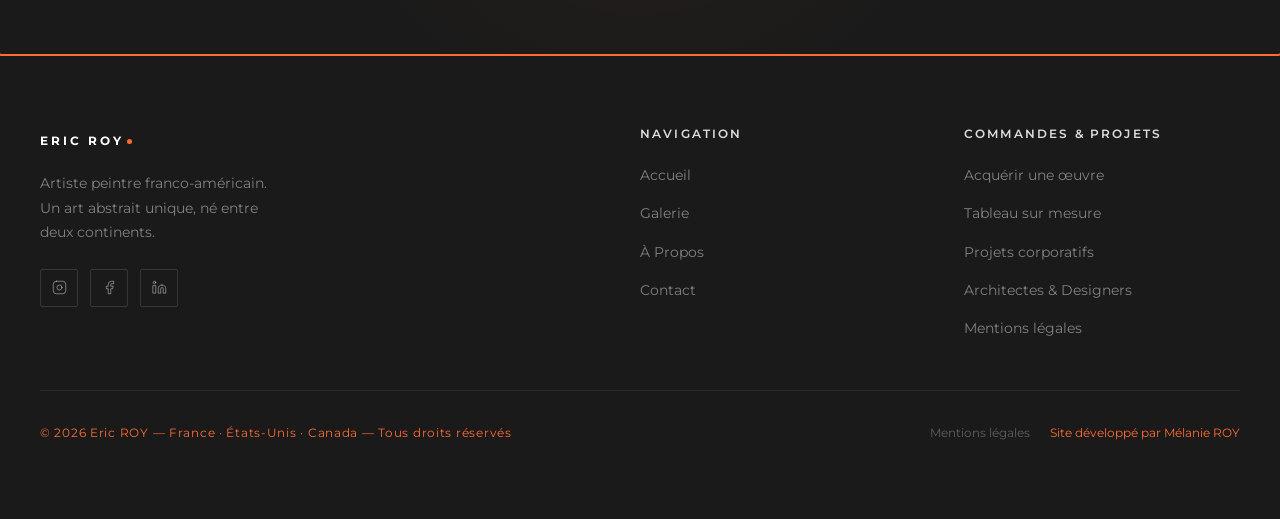
==== commit 767f8998: "Ajoute l'intro 3D de la page d'accueil Un tableau en 3D tournoie sur lui-même, zoome sur un motif pu" ====
--- a/index.html
+++ b/index.html
@@ -18,9 +18,12 @@
   <link rel="stylesheet" href="/css/global.css">
   <link rel="stylesheet" href="/css/components.css">
   <link rel="stylesheet" href="/css/pages.css">
+  <link rel="stylesheet" href="/css/intro.css">
+  <link rel="preload" href="/assets/intro-tableau.jpg" as="image">
 
   <script src="/js/components.js" defer></script>
   <script src="/js/main.js" defer></script>
+  <script src="/js/intro.js" defer></script>
 </head>
 <body>
 
--- a/css/intro.css
+++ b/css/intro.css
@@ -0,0 +1,372 @@
+/* ============================================================
+   intro.css — Animation d'introduction (page d'accueil)
+   Eric ROY | Portfolio Artistique
+
+   Séquence (≈ 5,6 s) :
+     0 → 40 %   le tableau tournoie sur lui-même (≈ 1,5 tour, avec épaisseur réelle)
+     46 → 66 %  zoom sur le lion à la couronne
+     72 → 92 %  dézoom jusqu'au tableau entier
+     puis       l'écran se lève et la page d'accueil apparaît
+
+   100 % CSS (transforms 3D) — aucune dépendance. Piloté par js/intro.js.
+   ============================================================ */
+
+
+/* ============================================================
+   PARAMÈTRES
+   ============================================================ */
+.intro {
+  --intro-dur:   5.6s;
+  --intro-bg:    #F3EEE6;
+  --intro-ink:   #1A1A1A;
+  --intro-orange: var(--color-accent, #FF6B35);
+
+  /* Dimensions du tableau (ratio du fichier : 531 × 708) */
+  --w: min(70vw, 52svh);
+  --h: calc(var(--w) * 1.333);
+  --d: calc(var(--w) * 0.05);          /* épaisseur du châssis */
+
+  /* Zoom : point visé (le lion à la couronne) exprimé en % du tableau */
+  --zoom: 3;
+  --focus-x: 0.5;
+  --focus-y: 0.7;
+}
+
+
+/* ============================================================
+   ÉCRAN
+   ============================================================ */
+.intro {
+  position: fixed;
+  inset: 0;
+  z-index: 2000;                       /* au-dessus du header (1000) */
+  overflow: hidden;
+  background:
+    radial-gradient(ellipse 60% 55% at 50% 42%, #FBF8F3 0%, var(--intro-bg) 62%, #E9E2D6 100%);
+  color: var(--intro-ink);
+  clip-path: inset(0 0 0 0);
+  transition: clip-path 900ms cubic-bezier(0.77, 0, 0.18, 1);
+}
+
+/* Sortie : l'écran se lève vers le haut et révèle la page */
+.intro.is-leaving {
+  clip-path: inset(0 0 100% 0);
+  pointer-events: none;
+}
+
+/* Scroll bloqué pendant l'intro */
+html.intro-playing { overflow: hidden; }
+
+/* La page d'accueil reste en attente derrière l'écran :
+   ses éléments .animate-in se déclenchent quand l'écran se lève. */
+html.intro-hold .hero .animate-in,
+html.intro-hold .hero .animate-in.is-visible {
+  opacity: 0;
+  transform: translateY(28px);
+}
+
+
+/* ============================================================
+   SCÈNE 3D
+   ============================================================ */
+.intro-stage {
+  position: absolute;
+  inset: 0;
+  display: grid;
+  place-items: center;
+  perspective: 1600px;
+}
+
+.intro-camera,
+.intro-cube {
+  transform-style: preserve-3d;
+}
+
+.intro-camera {
+  width: var(--w);
+  height: var(--h);
+  will-change: transform;
+}
+
+.intro-cube {
+  position: relative;
+  width: 100%;
+  height: 100%;
+  opacity: 0;
+  will-change: transform;
+}
+
+/* --- Faces du tableau --- */
+.intro-face {
+  position: absolute;
+  backface-visibility: hidden;
+  overflow: hidden;
+}
+
+.intro-face--front {
+  inset: 0;
+  transform: translateZ(calc(var(--d) / 2));
+  background: #0d0d0d;
+}
+
+.intro-face--front img {
+  width: 100%;
+  height: 100%;
+  object-fit: cover;
+  user-select: none;
+  -webkit-user-drag: none;
+}
+
+/* Reflet de vernis qui balaye la toile quand elle se stabilise */
+.intro-face--front::after {
+  content: '';
+  position: absolute;
+  inset: 0;
+  background: linear-gradient(
+    110deg,
+    transparent 30%,
+    rgba(255, 255, 255, 0.38) 48%,
+    transparent 66%
+  );
+  transform: translateX(-130%);
+  pointer-events: none;
+}
+
+/* Dos de la toile : lin brut + croisillon de châssis */
+.intro-face--back {
+  inset: 0;
+  transform: rotateY(180deg) translateZ(calc(var(--d) / 2));
+  background:
+    linear-gradient(135deg, transparent calc(50% - 1px), rgba(90, 70, 40, 0.28) 50%, transparent calc(50% + 1px)),
+    linear-gradient(45deg,  transparent calc(50% - 1px), rgba(90, 70, 40, 0.28) 50%, transparent calc(50% + 1px)),
+    repeating-linear-gradient(0deg, rgba(120, 95, 60, 0.07) 0 2px, transparent 2px 5px),
+    #CDBB9A;
+  box-shadow: inset 0 0 0 calc(var(--w) * 0.045) #B8A47F;
+  display: grid;
+  place-items: end center;
+  padding-bottom: calc(var(--w) * 0.09);
+}
+
+.intro-back-label {
+  font-family: var(--font-sans, sans-serif);
+  font-size: clamp(0.5rem, calc(var(--w) * 0.024), 0.75rem);
+  font-weight: 600;
+  letter-spacing: 0.22em;
+  text-transform: uppercase;
+  color: rgba(60, 45, 25, 0.78);
+  background: rgba(255, 255, 255, 0.55);
+  padding: 0.7em 1.2em;
+  text-align: center;
+  line-height: 1.5;
+}
+
+/* Tranches (châssis noir) */
+.intro-face--left,
+.intro-face--right {
+  top: 0;
+  width: var(--d);
+  height: 100%;
+  background: linear-gradient(90deg, #050505, #1d1d1d 55%, #0a0a0a);
+}
+.intro-face--left  { left: calc(var(--d) / -2);                transform: rotateY(-90deg); }
+.intro-face--right { left: calc(var(--w) - var(--d) / 2);      transform: rotateY(90deg);  }
+
+.intro-face--top,
+.intro-face--bottom {
+  left: 0;
+  width: 100%;
+  height: var(--d);
+  background: linear-gradient(0deg, #050505, #232323 55%, #0a0a0a);
+}
+.intro-face--top    { top: calc(var(--d) / -2);                transform: rotateX(90deg);  }
+.intro-face--bottom { top: calc(var(--h) - var(--d) / 2);      transform: rotateX(-90deg); }
+
+/* Ombre au sol */
+.intro-shadow {
+  position: absolute;
+  left: 50%;
+  top: calc(50% + var(--h) / 2 + 3svh);
+  width: calc(var(--w) * 0.9);
+  height: calc(var(--w) * 0.09);
+  margin-left: calc(var(--w) * -0.45);
+  border-radius: 50%;
+  background: radial-gradient(ellipse at center, rgba(40, 28, 15, 0.34), transparent 70%);
+  filter: blur(6px);
+  opacity: 0;
+}
+
+
+/* ============================================================
+   MARQUE, PROGRESSION, BOUTON « PASSER »
+   ============================================================ */
+.intro-brand {
+  position: absolute;
+  left: var(--container-padding, 1.5rem);
+  bottom: 1.75rem;
+  display: inline-flex;
+  align-items: center;
+  font-family: var(--font-sans, sans-serif);
+  font-size: var(--text-xs, 0.75rem);
+  font-weight: 700;
+  letter-spacing: 0.25em;
+  text-transform: uppercase;
+  opacity: 0;
+}
+
+.intro-brand::after {
+  content: '';
+  width: 5px;
+  height: 5px;
+  margin-left: 3px;
+  border-radius: 50%;
+  background: var(--intro-orange);
+}
+
+.intro-skip {
+  position: absolute;
+  right: var(--container-padding, 1.5rem);
+  bottom: 0.9rem;
+  min-height: 44px;
+  padding: 0 0.25rem;
+  font-family: var(--font-sans, sans-serif);
+  font-size: var(--text-xs, 0.75rem);
+  font-weight: 600;
+  letter-spacing: 0.2em;
+  text-transform: uppercase;
+  color: var(--intro-ink);
+  background: rgba(243, 238, 230, 0.92);   /* reste lisible par-dessus le zoom */
+  opacity: 0;
+  transition: color var(--transition-fast, 150ms ease);
+}
+
+.intro-skip:hover { color: var(--intro-orange); }
+
+.intro-progress {
+  position: absolute;
+  left: 0;
+  right: 0;
+  bottom: 0;
+  height: 2px;
+  background: var(--intro-orange);
+  transform: scaleX(0);
+  transform-origin: left center;
+}
+
+
+/* ============================================================
+   CHORÉGRAPHIE (démarre quand .is-playing est posé par intro.js)
+   ============================================================ */
+.intro.is-playing .intro-cube {
+  animation: intro-spin var(--intro-dur) linear both;
+}
+
+.intro.is-playing .intro-camera {
+  animation: intro-zoom var(--intro-dur) linear both;
+}
+
+.intro.is-playing .intro-face--front::after {
+  animation: intro-sheen var(--intro-dur) linear both;
+}
+
+.intro.is-playing .intro-shadow {
+  animation: intro-shadow var(--intro-dur) linear both;
+}
+
+.intro.is-playing .intro-progress {
+  animation: intro-progress var(--intro-dur) linear both;
+}
+
+.intro.is-playing .intro-skip {
+  animation: intro-fade 600ms 400ms ease both;
+}
+
+/* La marque s'efface pendant le zoom pour ne pas recouvrir la toile */
+.intro.is-playing .intro-brand {
+  animation: intro-brand var(--intro-dur) linear both;
+}
+
+/* 1. Le tableau tournoie (≈ 1,5 tour) puis se stabilise de face */
+@keyframes intro-spin {
+  0% {
+    opacity: 0;
+    transform: rotateX(16deg) rotateY(-560deg) scale(0.58);
+    animation-timing-function: cubic-bezier(0.16, 0.84, 0.3, 1);
+  }
+  5%  { opacity: 1; }
+  40% {
+    opacity: 1;
+    transform: rotateX(0deg) rotateY(0deg) scale(1);
+  }
+  100% {
+    opacity: 1;
+    transform: rotateX(0deg) rotateY(0deg) scale(1);
+  }
+}
+
+/* 2. Zoom sur le motif, 3. dézoom */
+@keyframes intro-zoom {
+  0%, 46% {
+    transform: translate3d(0, 0, 0) scale(1);
+    animation-timing-function: cubic-bezier(0.65, 0, 0.35, 1);
+  }
+  66%, 72% {
+    transform:
+      translate3d(
+        calc(var(--w) * (0.5 - var(--focus-x)) * var(--zoom)),
+        calc(var(--h) * (0.5 - var(--focus-y)) * var(--zoom)),
+        0
+      )
+      scale(var(--zoom));
+    animation-timing-function: cubic-bezier(0.65, 0, 0.35, 1);
+  }
+  92%, 100% {
+    transform: translate3d(0, 0, 0) scale(1);
+  }
+}
+
+@keyframes intro-sheen {
+  0%, 36%  { transform: translateX(-130%); }
+  47%, 100% { transform: translateX(130%); }
+}
+
+@keyframes intro-shadow {
+  0%   { opacity: 0; transform: scaleX(0.5); }
+  30%  { opacity: 1; transform: scaleX(1); }
+  44%  { opacity: 1; }
+  50%, 88% { opacity: 0; }
+  96%, 100% { opacity: 1; }
+}
+
+@keyframes intro-progress {
+  from { transform: scaleX(0); }
+  to   { transform: scaleX(1); }
+}
+
+@keyframes intro-brand {
+  0%   { opacity: 0; }
+  8%, 44% { opacity: 1; }
+  50%, 88% { opacity: 0; }
+  96%, 100% { opacity: 1; }
+}
+
+@keyframes intro-fade {
+  from { opacity: 0; }
+  to   { opacity: 1; }
+}
+
+
+/* ============================================================
+   ACCESSIBILITÉ — mouvement réduit
+   Pas d'intro, et les apparitions au scroll deviennent de
+   simples fondus (sans glissement).
+   ============================================================ */
+@media (prefers-reduced-motion: reduce) {
+  .intro { display: none; }
+
+  .animate-in {
+    transform: none;
+    transition: opacity 300ms ease;
+  }
+
+  html { scroll-behavior: auto; }
+}
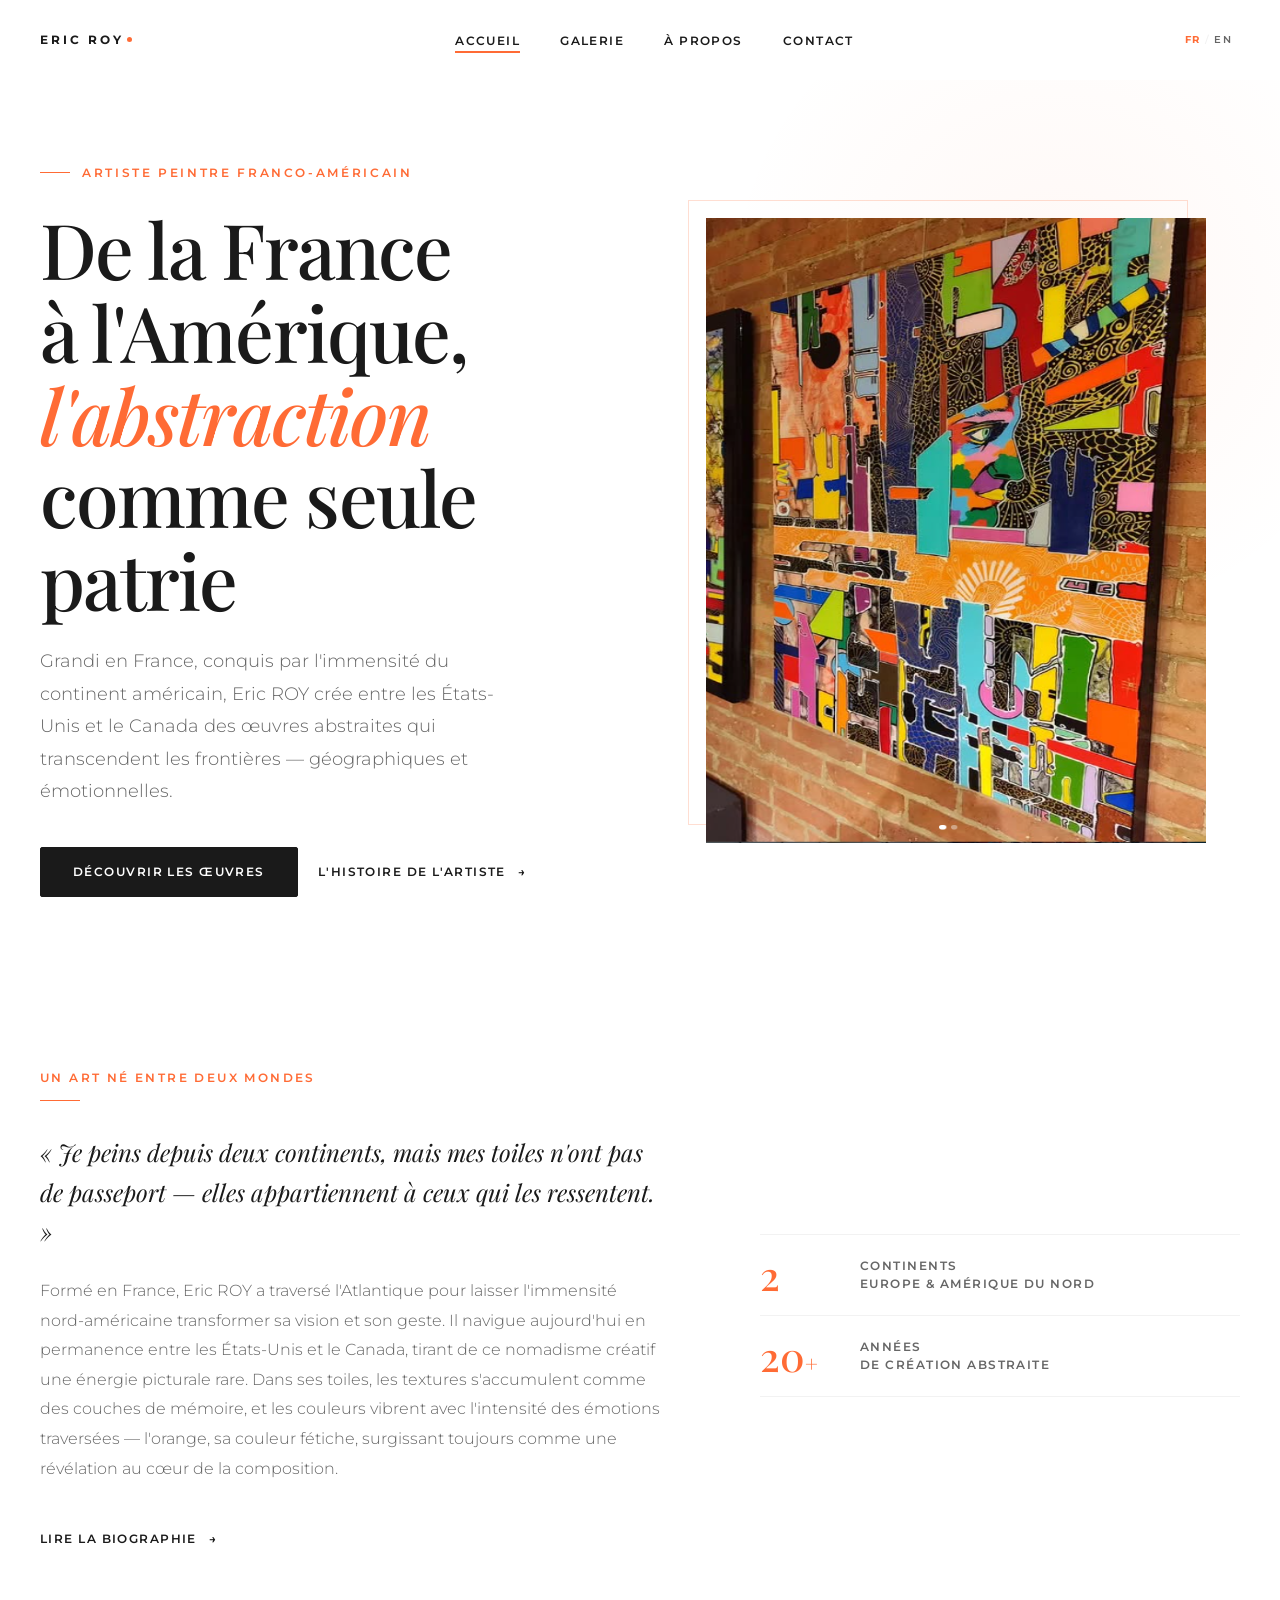
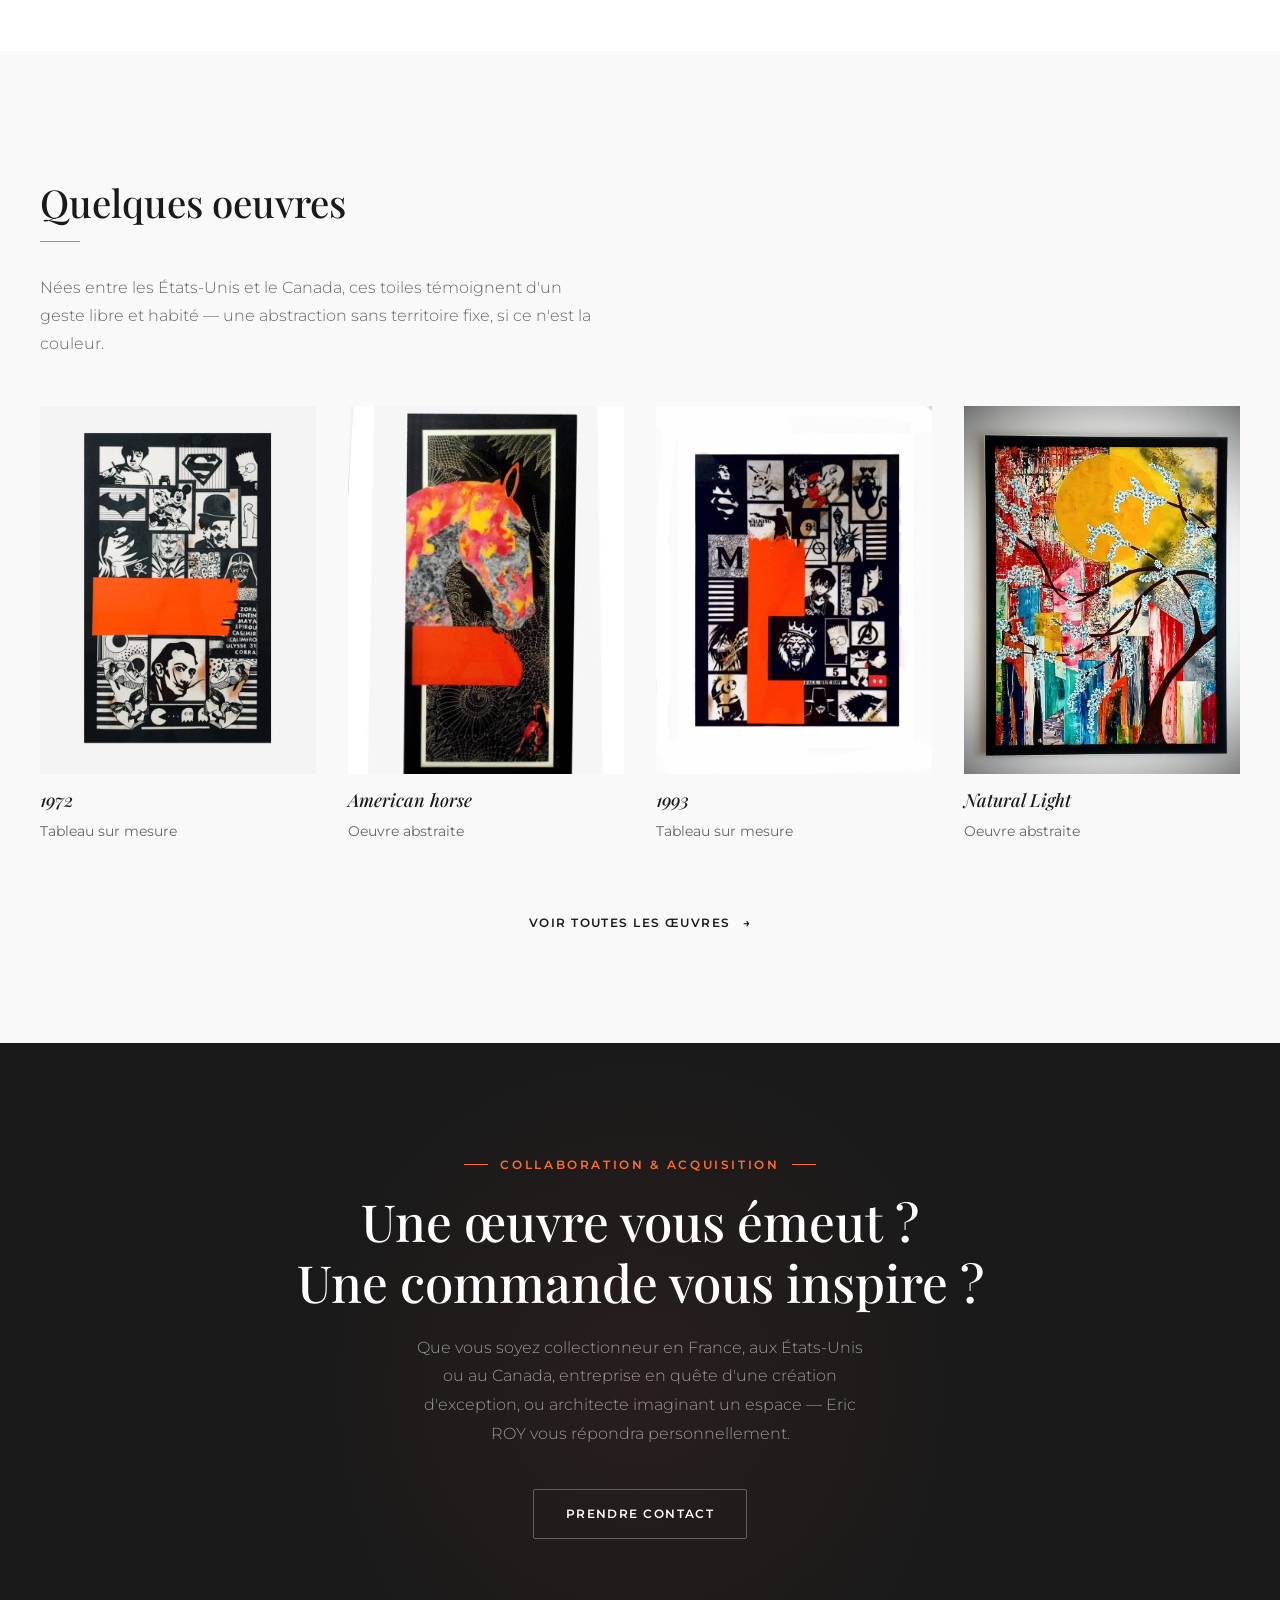
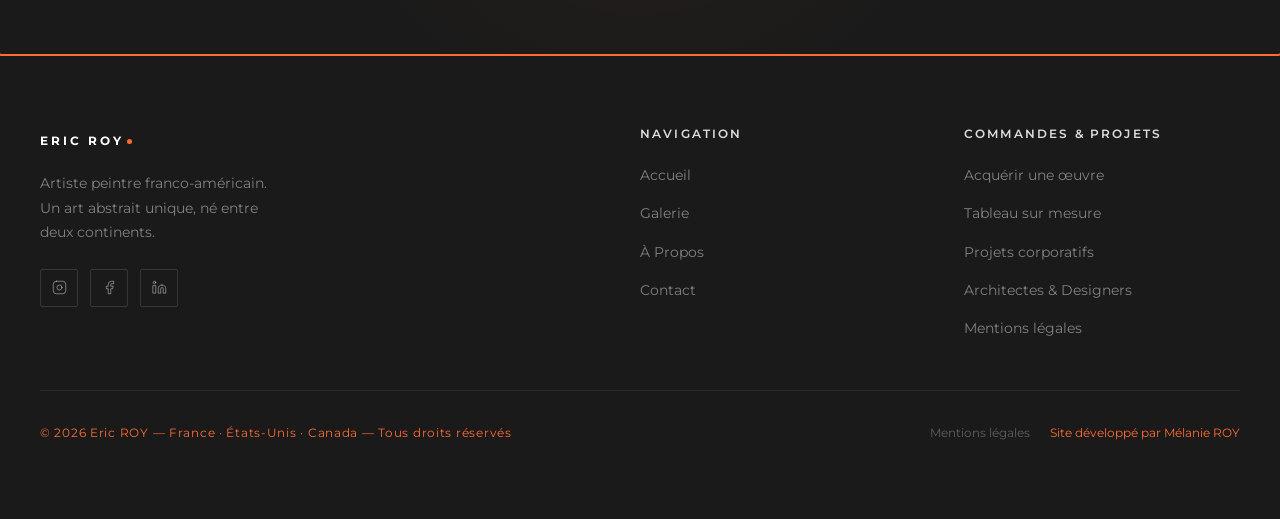
==== commit 09b73d19: "Ajoute le basculement de langue FR / EN sur tout le site - js/i18n.js : moteur de traduction avec 20" ====
--- a/index.html
+++ b/index.html
@@ -22,6 +22,7 @@
   <link rel="preload" href="/assets/intro-tableau.jpg" as="image">
 
   <script src="/js/components.js" defer></script>
+  <script src="/js/i18n.js" defer></script>
   <script src="/js/main.js" defer></script>
   <script src="/js/intro.js" defer></script>
 </head>
@@ -40,23 +41,23 @@
 
           <!-- Contenu textuel -->
           <div class="hero-content">
-            <p class="hero-eyebrow animate-in">Artiste Peintre Franco-Américain</p>
-
-            <h1 class="hero-title animate-in animate-in--delay-1" id="hero-title">
+            <p class="hero-eyebrow animate-in" data-i18n="index.hero_eyebrow">Artiste Peintre Franco-Américain</p>
+
+            <h1 class="hero-title animate-in animate-in--delay-1" id="hero-title" data-i18n-html="index.hero_title">
               De la France<br>
               à l'Amérique, <em>l'abstraction</em><br>
               comme seule patrie
             </h1>
 
-            <p class="hero-description animate-in animate-in--delay-2">
+            <p class="hero-description animate-in animate-in--delay-2" data-i18n="index.hero_desc">
               Grandi en France, conquis par l'immensité du continent américain,
               Eric ROY crée entre les États-Unis et le Canada des œuvres abstraites
               qui transcendent les frontières — géographiques et émotionnelles.
             </p>
 
             <div class="hero-cta animate-in animate-in--delay-3">
-              <a href="/galerie.html" class="btn btn--primary">Découvrir les œuvres</a>
-              <a href="/a-propos.html" class="btn btn--ghost">L'histoire de l'artiste</a>
+              <a href="/galerie.html" class="btn btn--primary" data-i18n="index.hero_btn_gallery">Découvrir les œuvres</a>
+              <a href="/a-propos.html" class="btn btn--ghost" data-i18n="index.hero_btn_about">L'histoire de l'artiste</a>
             </div>
           </div>
 
@@ -86,15 +87,15 @@
 
           <!-- Texte narratif -->
           <div>
-            <span class="section-subtitle animate-in">Un art né entre deux mondes</span>
+            <span class="section-subtitle animate-in" data-i18n="index.intro_subtitle">Un art né entre deux mondes</span>
             <div class="divider animate-in animate-in--delay-1" aria-hidden="true"></div>
 
-            <p class="home-intro-lead animate-in animate-in--delay-1">
+            <p class="home-intro-lead animate-in animate-in--delay-1" data-i18n="index.intro_quote">
               « Je peins depuis deux continents, mais mes toiles n'ont pas de
               passeport — elles appartiennent à ceux qui les ressentent. »
             </p>
 
-            <p class="home-intro-body animate-in animate-in--delay-2">
+            <p class="home-intro-body animate-in animate-in--delay-2" data-i18n="index.intro_p1">
               Formé en France, Eric ROY a traversé l'Atlantique pour laisser
               l'immensité nord-américaine transformer sa vision et son geste.
               Il navigue aujourd'hui en permanence entre les États-Unis et le Canada,
@@ -105,7 +106,7 @@
             </p>
 
             <div style="margin-top:var(--space-8);" class="animate-in animate-in--delay-3">
-              <a href="/a-propos.html" class="btn btn--ghost">Lire la biographie</a>
+              <a href="/a-propos.html" class="btn btn--ghost" data-i18n="index.intro_btn_bio">Lire la biographie</a>
             </div>
           </div>
 
@@ -114,12 +115,12 @@
 
             <div class="stat-item" role="listitem">
               <span class="stat-number">2</span>
-              <span class="stat-label">Continents<br>Europe &amp; Amérique du Nord</span>
+              <span class="stat-label" data-i18n-html="index.stat1_label">Continents<br>Europe &amp; Amérique du Nord</span>
             </div>
 
             <div class="stat-item" role="listitem">
               <span class="stat-number">20<small style="font-size:0.55em;">+</small></span>
-              <span class="stat-label">Années<br>de création abstraite</span>
+              <span class="stat-label" data-i18n-html="index.stat2_label">Années<br>de création abstraite</span>
             </div>
 
           </div>
@@ -136,10 +137,10 @@
       <div class="container">
 
         <header class="section-header">
-          <span class="section-subtitle animate-in">Créations</span>
-          <h2 class="section-title animate-in animate-in--delay-1" id="works-title">Quelques oeuvres</h2>
+          <span class="section-subtitle animate-in" data-i18n="index.works_subtitle">Créations</span>
+          <h2 class="section-title animate-in animate-in--delay-1" id="works-title" data-i18n="index.works_title">Quelques oeuvres</h2>
           <div class="divider animate-in animate-in--delay-1" aria-hidden="true"></div>
-          <p class="section-description animate-in animate-in--delay-2">
+          <p class="section-description animate-in animate-in--delay-2" data-i18n="index.works_desc">
             Nées entre les États-Unis et le Canada, ces toiles témoignent d'un geste
             libre et habité — une abstraction sans territoire fixe, si ce n'est la couleur.
           </p>
@@ -157,7 +158,7 @@
             <div class="card-body">
               <h3 class="card-title">1972</h3>
               <div class="card-meta">
-                <span class="card-technique">Tableau sur mesure</span>
+                <span class="card-technique" data-i18n="index.card1_technique">Tableau sur mesure</span>
               </div>
             </div>
           </article>
@@ -172,7 +173,7 @@
             <div class="card-body">
               <h3 class="card-title">American horse</h3>
               <div class="card-meta">
-                <span class="card-technique">Oeuvre abstraite</span>
+                <span class="card-technique" data-i18n="index.card2_technique">Oeuvre abstraite</span>
               </div>
             </div>
           </article>
@@ -187,7 +188,7 @@
             <div class="card-body">
               <h3 class="card-title">1993</h3>
               <div class="card-meta">
-                <span class="card-technique">Tableau sur mesure</span>
+                <span class="card-technique" data-i18n="index.card3_technique">Tableau sur mesure</span>
               </div>
             </div>
           </article>
@@ -202,7 +203,7 @@
             <div class="card-body">
               <h3 class="card-title">Natural Light</h3>
               <div class="card-meta">
-                <span class="card-technique">Oeuvre abstraite</span>
+                <span class="card-technique" data-i18n="index.card4_technique">Oeuvre abstraite</span>
               </div>
             </div>
           </article>
@@ -210,7 +211,7 @@
         </div>
 
         <div class="works-cta animate-in">
-          <a href="/galerie.html" class="btn btn--ghost">Voir toutes les œuvres</a>
+          <a href="/galerie.html" class="btn btn--ghost" data-i18n="index.works_all">Voir toutes les œuvres</a>
         </div>
 
       </div>
@@ -221,18 +222,18 @@
          ====================================================== -->
     <section class="cta-section" aria-labelledby="cta-title">
       <div class="container">
-        <p class="cta-label animate-in">Collaboration &amp; Acquisition</p>
-        <h2 class="cta-title animate-in animate-in--delay-1" id="cta-title">
+        <p class="cta-label animate-in" data-i18n="index.cta_label">Collaboration &amp; Acquisition</p>
+        <h2 class="cta-title animate-in animate-in--delay-1" id="cta-title" data-i18n-html="index.cta_title">
           Une œuvre vous émeut&nbsp;?<br>
           Une commande vous inspire&nbsp;?
         </h2>
-        <p class="cta-description animate-in animate-in--delay-2">
+        <p class="cta-description animate-in animate-in--delay-2" data-i18n="index.cta_desc">
           Que vous soyez collectionneur en France, aux États-Unis ou au Canada,
           entreprise en quête d'une création d'exception, ou architecte imaginant
           un espace — Eric ROY vous répondra personnellement.
         </p>
         <div class="animate-in animate-in--delay-3">
-          <a href="/contact.html" class="btn btn--outline">Prendre contact</a>
+          <a href="/contact.html" class="btn btn--outline" data-i18n="index.cta_btn">Prendre contact</a>
         </div>
       </div>
     </section>
--- a/css/components.css
+++ b/css/components.css
@@ -182,6 +182,48 @@
   text-transform: none;
 }
 
+/* --- Groupe actions (toggle langue + burger) --- */
+.header-actions {
+  display: flex;
+  align-items: center;
+  gap: var(--space-2);
+}
+
+/* --- Toggle FR / EN --- */
+.lang-toggle {
+  display: flex;
+  align-items: center;
+  gap: 4px;
+  background: none;
+  border: none;
+  cursor: pointer;
+  font-family: var(--font-sans);
+  font-size: 10px;
+  font-weight: var(--weight-semibold);
+  letter-spacing: 0.14em;
+  padding: 5px 8px;
+  border-radius: var(--radius-sm);
+  transition: background-color var(--transition-fast);
+}
+
+.lang-toggle:hover {
+  background-color: rgba(0, 0, 0, 0.04);
+}
+
+.lang-opt {
+  color: var(--color-text-secondary);
+  transition: color var(--transition-fast);
+}
+
+.lang-opt.is-active {
+  color: var(--color-accent);
+  font-weight: var(--weight-bold);
+}
+
+.lang-sep {
+  color: var(--color-border-light);
+}
+
 /* --- Breakpoint desktop : nav visible, burger masqué --- */
 @media (min-width: 768px) {
   .site-nav   { display: flex; }
